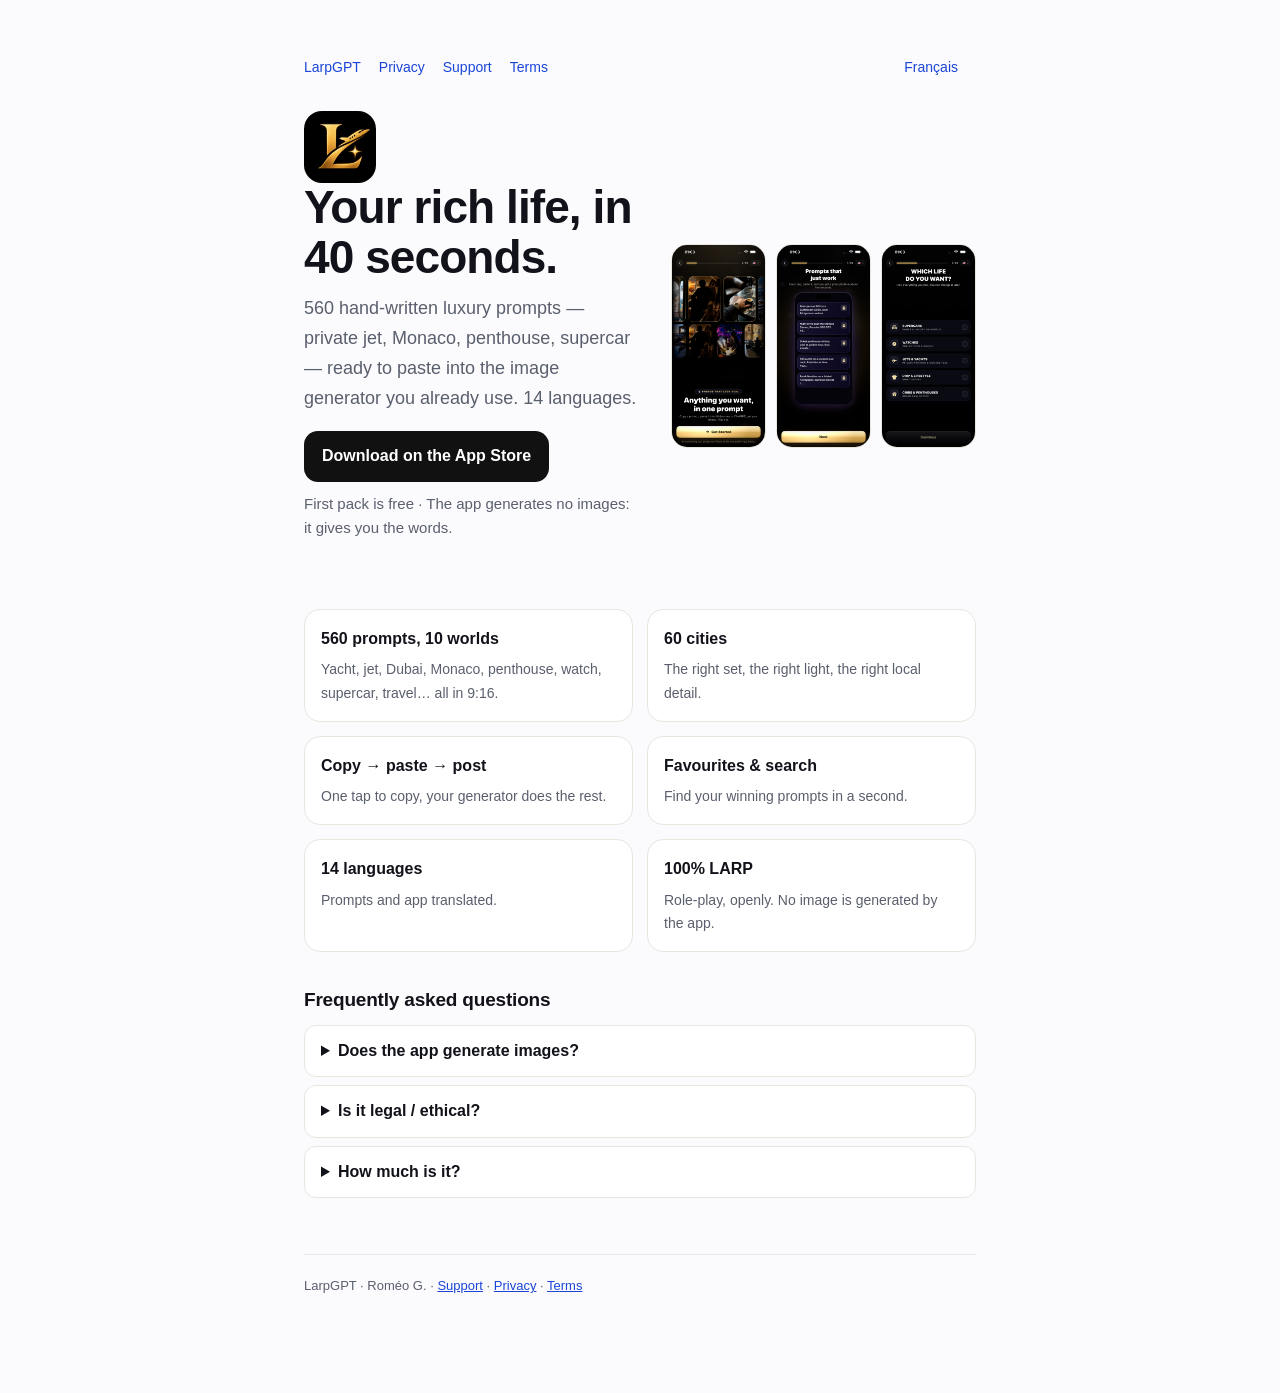
==== en.html @ f37d2533 "Landing page FR/EN with screenshots, App Store link, FAQ, SEO" ====
<!doctype html><html lang="en"><head><meta charset="utf-8"><meta name="viewport" content="width=device-width,initial-scale=1"><title>LarpGPT — 560 luxury prompts ready to paste for your Stories (Dubai, yacht, jet)</title><meta name="description" content="LarpGPT: the hand-written luxury-lifestyle prompt library, in 14 languages. Paste the prompt into the image generator you already use (Midjourney, Flux, DALL·E) and post."><meta property="og:title" content="LarpGPT — 560 luxury prompts ready to paste for your Stories (Dubai, yacht, jet)"><meta property="og:description" content="LarpGPT: the hand-written luxury-lifestyle prompt library, in 14 languages. Paste the prompt into the image generator you already use (Midjourney, Flux, DALL·E) and post."><meta property="og:image" content="https://dualnbackapp.github.io/larpgpt/02-hero.png"><meta name="apple-itunes-app" content="app-id=6805626334"><link rel="icon" href="icon.png"><link rel="stylesheet" href="style.css"><script type="application/ld+json">{"@context":"https://schema.org","@type":"SoftwareApplication","name":"LarpGPT","operatingSystem":"iOS","applicationCategory":"LifestyleApplication","offers":{"@type":"Offer","price":"0","priceCurrency":"USD"},"url":"https://apps.apple.com/app/id6805626334"}</script></head><body><div class="wrap">
<nav><a href="index.html">LarpGPT</a><a href="privacy.html">Privacy</a><a href="support.html">Support</a><a href="terms.html">Terms</a><a class="lang" href="index.html">Français</a></nav>
<section class="hero"><div><img class="icon" src="icon.png" alt="LarpGPT"><h1>Your rich life, in 40 seconds.</h1><p class="lead">560 hand-written luxury prompts — private jet, Monaco, penthouse, supercar — ready to paste into the image generator you already use. 14 languages.</p><a class="badge" href="https://apps.apple.com/app/id6805626334"> Download on the App Store</a><p class="sub" style="margin-top:10px">First pack is free · The app generates no images: it gives you the words.</p></div>
<div class="shots"><img src="02-hero.png" alt=""><img src="03-prompts.png" alt=""><img src="04-worlds.png" alt=""></div></section>
<div class="grid"><div class="feat"><h3>560 prompts, 10 worlds</h3><p>Yacht, jet, Dubai, Monaco, penthouse, watch, supercar, travel… all in 9:16.</p></div><div class="feat"><h3>60 cities</h3><p>The right set, the right light, the right local detail.</p></div><div class="feat"><h3>Copy → paste → post</h3><p>One tap to copy, your generator does the rest.</p></div><div class="feat"><h3>Favourites & search</h3><p>Find your winning prompts in a second.</p></div><div class="feat"><h3>14 languages</h3><p>Prompts and app translated.</p></div><div class="feat"><h3>100% LARP</h3><p>Role-play, openly. No image is generated by the app.</p></div></div><h2 style="margin-top:32px">Frequently asked questions</h2><div class="faq"><details><summary>Does the app generate images?</summary><p>No. LarpGPT is a text library. Paste the prompt into Midjourney, Flux, DALL·E, Sora or any generator.</p></details><details><summary>Is it legal / ethical?</summary><p>It's LARP (live-action role-play): creative fiction for your Stories. You remain responsible for what you post.</p></details><details><summary>How much is it?</summary><p>The first pack is free. VIP unlocks all 560 prompts, search and favourites (subscription or lifetime purchase).</p></details></div><footer>LarpGPT · Roméo G. · <a href="mailto:LarpGPT@gmail.com">Support</a> · <a href="privacy.html">Privacy</a> · <a href="terms.html">Terms</a></footer></div></body></html>
---- style.css ----
:root{--ink:#12131a;--muted:#5b5f6e;--line:#e4e6ee;--accent:#1B45D7;--bg:#fbfbfd}
*{box-sizing:border-box}
body{margin:0;background:var(--bg);color:var(--ink);
  font:16px/1.65 -apple-system,BlinkMacSystemFont,"Segoe UI",Inter,sans-serif}
.wrap{max-width:720px;margin:0 auto;padding:56px 24px 96px}
h1{font-size:32px;line-height:1.2;letter-spacing:-.02em;margin:0 0 8px}
h2{font-size:19px;letter-spacing:-.01em;margin:40px 0 10px}
.sub{color:var(--muted);margin:0 0 40px;font-size:15px}
p,li{color:#2a2d38}
ul{padding-left:20px}
a{color:var(--accent)}
.card{background:#fff;border:1px solid var(--line);border-radius:14px;padding:20px 22px;margin:24px 0}
.card strong{display:block;margin-bottom:4px}
footer{margin-top:56px;padding-top:20px;border-top:1px solid var(--line);
  color:var(--muted);font-size:13px}
nav{margin-bottom:32px;font-size:14px}
nav a{margin-right:18px;text-decoration:none}
nav a:hover{text-decoration:underline}
@media(prefers-color-scheme:dark){
  :root{--ink:#f2f3f7;--muted:#9aa0b4;--line:#2a2d3a;--bg:#0e0f14;--accent:#7f9bff}
  body{background:var(--bg);color:var(--ink)}
  p,li{color:#d3d6e0}
  .card{background:#161822}
}
/* landing */
.hero{display:grid;grid-template-columns:1.1fr 1fr;gap:32px;align-items:center;margin:28px 0}
.hero h1{font-size:clamp(30px,5vw,46px);line-height:1.08;margin:0 0 12px}
.hero .lead{font-size:18px;color:#5a5f6d;margin:0 0 18px}
.badge{display:inline-flex;align-items:center;gap:10px;background:#111;color:#fff;padding:12px 18px;border-radius:14px;font-weight:700;text-decoration:none}
.shots{display:grid;grid-template-columns:repeat(3,1fr);gap:10px}
.shots img{width:100%;border-radius:16px;display:block;border:1px solid #e8e6df}
.grid{display:grid;grid-template-columns:repeat(auto-fit,minmax(220px,1fr));gap:14px}
.feat{background:#fff;border:1px solid #e8e6df;border-radius:16px;padding:16px}
.feat h3{margin:0 0 6px;font-size:16px}.feat p{margin:0;color:#5a5f6d;font-size:14px}
.faq details{background:#fff;border:1px solid #e8e6df;border-radius:12px;padding:12px 16px;margin:8px 0}.faq summary{font-weight:700;cursor:pointer}
.lang{float:right;font-size:14px}.icon{width:72px;height:72px;border-radius:18px;vertical-align:middle;margin-right:12px}
@media(max-width:720px){.hero{grid-template-columns:1fr}}
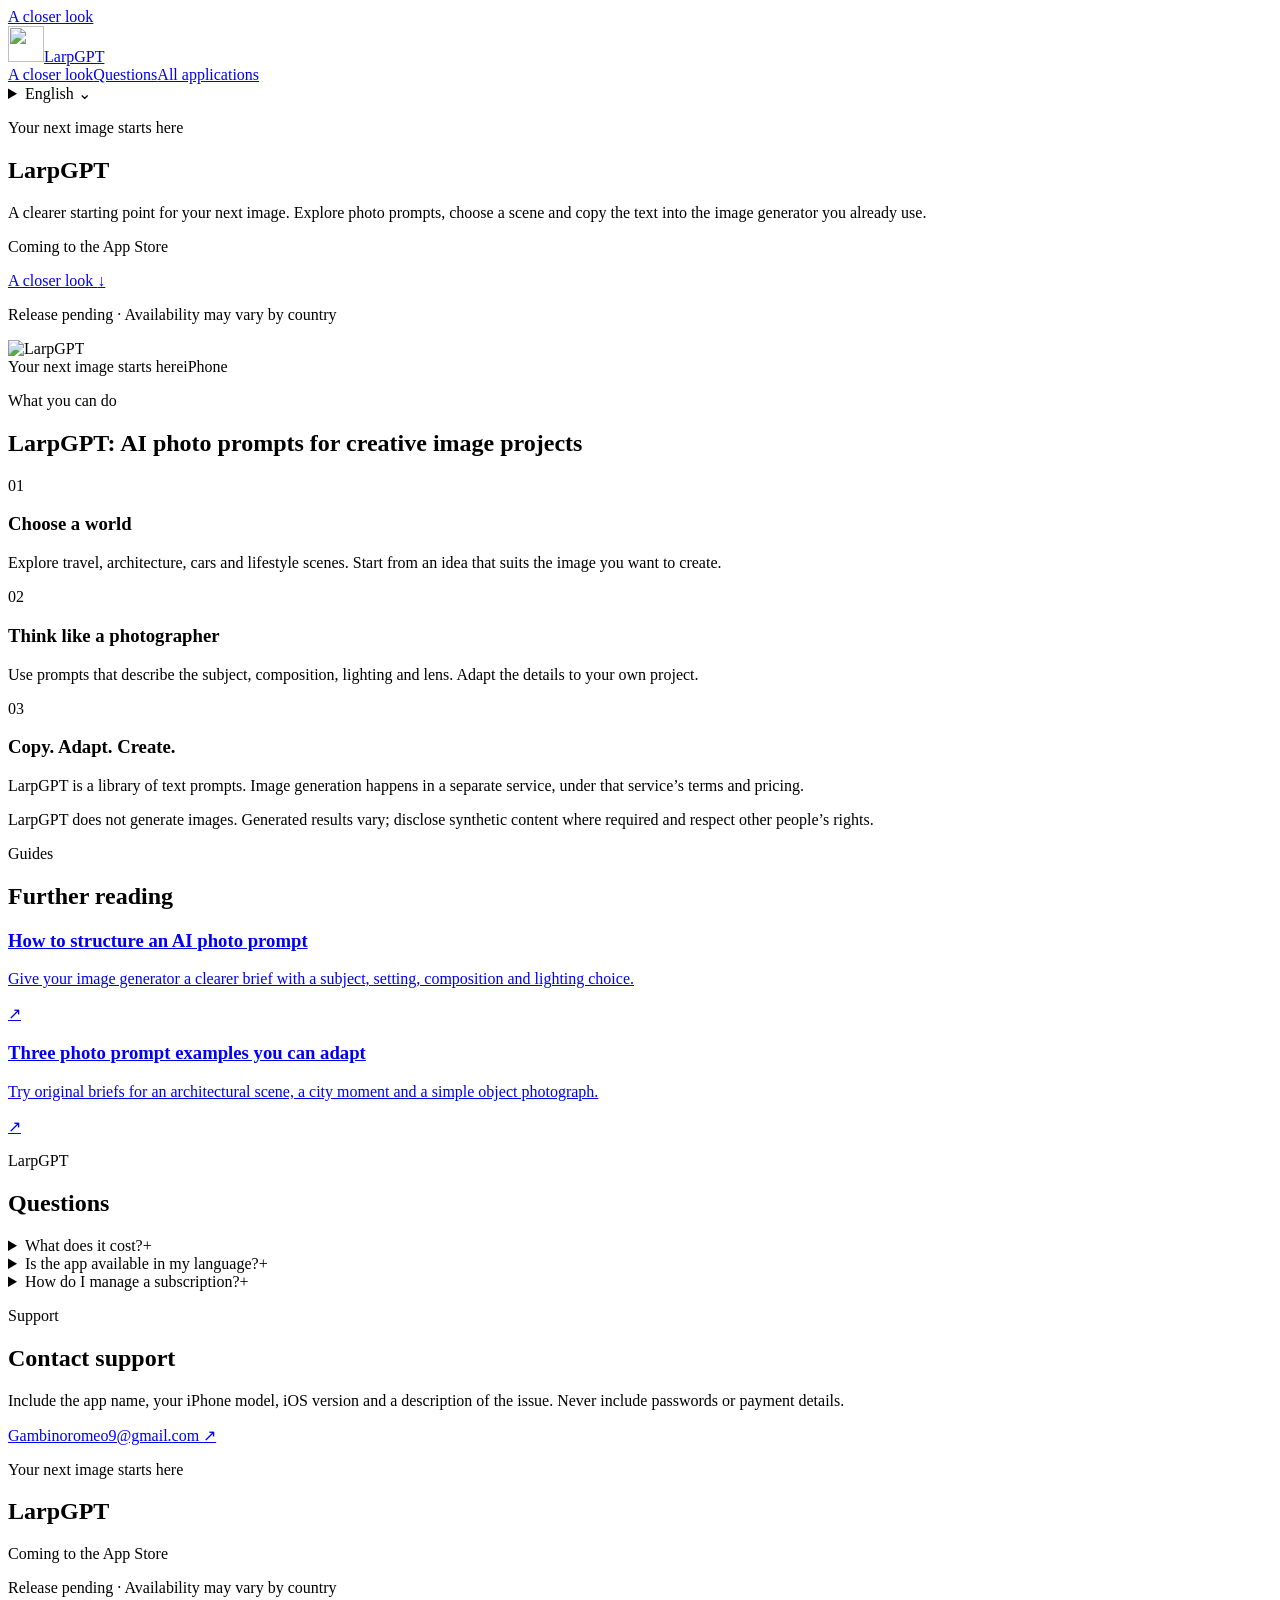
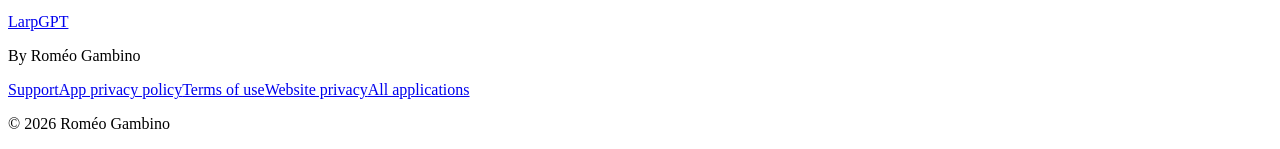
==== commit e3a420b8: "Connect marketing homepage to multilingual app website" ====
--- a/en.html
+++ b/en.html
@@ -1,5 +1 @@
-<!doctype html><html lang="en"><head><meta charset="utf-8"><meta name="viewport" content="width=device-width,initial-scale=1"><title>LarpGPT — 560 luxury prompts ready to paste for your Stories (Dubai, yacht, jet)</title><meta name="description" content="LarpGPT: the hand-written luxury-lifestyle prompt library, in 14 languages. Paste the prompt into the image generator you already use (Midjourney, Flux, DALL·E) and post."><meta property="og:title" content="LarpGPT — 560 luxury prompts ready to paste for your Stories (Dubai, yacht, jet)"><meta property="og:description" content="LarpGPT: the hand-written luxury-lifestyle prompt library, in 14 languages. Paste the prompt into the image generator you already use (Midjourney, Flux, DALL·E) and post."><meta property="og:image" content="https://dualnbackapp.github.io/larpgpt/02-hero.png"><meta name="apple-itunes-app" content="app-id=6805626334"><link rel="icon" href="icon.png"><link rel="stylesheet" href="style.css"><script type="application/ld+json">{"@context":"https://schema.org","@type":"SoftwareApplication","name":"LarpGPT","operatingSystem":"iOS","applicationCategory":"LifestyleApplication","offers":{"@type":"Offer","price":"0","priceCurrency":"USD"},"url":"https://apps.apple.com/app/id6805626334"}</script></head><body><div class="wrap">
-<nav><a href="index.html">LarpGPT</a><a href="privacy.html">Privacy</a><a href="support.html">Support</a><a href="terms.html">Terms</a><a class="lang" href="index.html">Français</a></nav>
-<section class="hero"><div><img class="icon" src="icon.png" alt="LarpGPT"><h1>Your rich life, in 40 seconds.</h1><p class="lead">560 hand-written luxury prompts — private jet, Monaco, penthouse, supercar — ready to paste into the image generator you already use. 14 languages.</p><a class="badge" href="https://apps.apple.com/app/id6805626334"> Download on the App Store</a><p class="sub" style="margin-top:10px">First pack is free · The app generates no images: it gives you the words.</p></div>
-<div class="shots"><img src="02-hero.png" alt=""><img src="03-prompts.png" alt=""><img src="04-worlds.png" alt=""></div></section>
-<div class="grid"><div class="feat"><h3>560 prompts, 10 worlds</h3><p>Yacht, jet, Dubai, Monaco, penthouse, watch, supercar, travel… all in 9:16.</p></div><div class="feat"><h3>60 cities</h3><p>The right set, the right light, the right local detail.</p></div><div class="feat"><h3>Copy → paste → post</h3><p>One tap to copy, your generator does the rest.</p></div><div class="feat"><h3>Favourites & search</h3><p>Find your winning prompts in a second.</p></div><div class="feat"><h3>14 languages</h3><p>Prompts and app translated.</p></div><div class="feat"><h3>100% LARP</h3><p>Role-play, openly. No image is generated by the app.</p></div></div><h2 style="margin-top:32px">Frequently asked questions</h2><div class="faq"><details><summary>Does the app generate images?</summary><p>No. LarpGPT is a text library. Paste the prompt into Midjourney, Flux, DALL·E, Sora or any generator.</p></details><details><summary>Is it legal / ethical?</summary><p>It's LARP (live-action role-play): creative fiction for your Stories. You remain responsible for what you post.</p></details><details><summary>How much is it?</summary><p>The first pack is free. VIP unlocks all 560 prompts, search and favourites (subscription or lifetime purchase).</p></details></div><footer>LarpGPT · Roméo G. · <a href="mailto:LarpGPT@gmail.com">Support</a> · <a href="privacy.html">Privacy</a> · <a href="terms.html">Terms</a></footer></div></body></html>+<!doctype html><html lang="en" dir="ltr"><head><meta charset="utf-8"><meta name="viewport" content="width=device-width,initial-scale=1"><title>LarpGPT: AI photo prompts for creative image projects</title><meta name="description" content="A clearer starting point for your next image. Explore photo prompts, choose a scene and copy the text into the image generator you already use."><meta name="robots" content="index,follow,max-image-preview:large"><link rel="canonical" href="https://romeo-apps.gambinoromeo9.chatgpt.site/en/larpgpt/"><link rel="alternate" hreflang="en" href="https://romeo-apps.gambinoromeo9.chatgpt.site/en/larpgpt/"><link rel="alternate" hreflang="fr" href="https://romeo-apps.gambinoromeo9.chatgpt.site/fr/larpgpt/"><link rel="alternate" hreflang="es" href="https://romeo-apps.gambinoromeo9.chatgpt.site/es/larpgpt/"><link rel="alternate" hreflang="de" href="https://romeo-apps.gambinoromeo9.chatgpt.site/de/larpgpt/"><link rel="alternate" hreflang="it" href="https://romeo-apps.gambinoromeo9.chatgpt.site/it/larpgpt/"><link rel="alternate" hreflang="pt-BR" href="https://romeo-apps.gambinoromeo9.chatgpt.site/pt-BR/larpgpt/"><link rel="alternate" hreflang="nl" href="https://romeo-apps.gambinoromeo9.chatgpt.site/nl/larpgpt/"><link rel="alternate" hreflang="pl" href="https://romeo-apps.gambinoromeo9.chatgpt.site/pl/larpgpt/"><link rel="alternate" hreflang="ru" href="https://romeo-apps.gambinoromeo9.chatgpt.site/ru/larpgpt/"><link rel="alternate" hreflang="tr" href="https://romeo-apps.gambinoromeo9.chatgpt.site/tr/larpgpt/"><link rel="alternate" hreflang="ar" href="https://romeo-apps.gambinoromeo9.chatgpt.site/ar/larpgpt/"><link rel="alternate" hreflang="hi" href="https://romeo-apps.gambinoromeo9.chatgpt.site/hi/larpgpt/"><link rel="alternate" hreflang="ja" href="https://romeo-apps.gambinoromeo9.chatgpt.site/ja/larpgpt/"><link rel="alternate" hreflang="ko" href="https://romeo-apps.gambinoromeo9.chatgpt.site/ko/larpgpt/"><link rel="alternate" hreflang="zh-Hans" href="https://romeo-apps.gambinoromeo9.chatgpt.site/zh-Hans/larpgpt/"><link rel="alternate" hreflang="zh-Hant" href="https://romeo-apps.gambinoromeo9.chatgpt.site/zh-Hant/larpgpt/"><link rel="alternate" hreflang="x-default" href="https://romeo-apps.gambinoromeo9.chatgpt.site/en/larpgpt/"><meta property="og:type" content="website"><meta property="og:title" content="LarpGPT: AI photo prompts for creative image projects"><meta property="og:description" content="A clearer starting point for your next image. Explore photo prompts, choose a scene and copy the text into the image generator you already use."><meta property="og:url" content="https://romeo-apps.gambinoromeo9.chatgpt.site/en/larpgpt/"><meta property="og:site_name" content="LarpGPT"><meta name="theme-color" content="#ffd9cf"><link rel="icon" href="https://romeo-apps.gambinoromeo9.chatgpt.site/assets/larpgpt-icon.webp"><link rel="stylesheet" href="https://romeo-apps.gambinoromeo9.chatgpt.site/style-8dffabfe72.css"><script type="application/ld+json">{"@context":"https://schema.org","@type":"SoftwareApplication","name":"LarpGPT","operatingSystem":"iOS","applicationCategory":"DesignApplication","description":"A clearer starting point for your next image. Explore photo prompts, choose a scene and copy the text into the image generator you already use.","url":"https://romeo-apps.gambinoromeo9.chatgpt.site/en/larpgpt/","inLanguage":"en","author":{"@type":"Person","name":"Roméo Gambino"}}</script></head><body class="theme-studio" style="--accent:#ffd9cf;--accent-ink:#481e24"><a class="skip" href="#main">A closer look</a><header class="header"><a class="brand" href="https://romeo-apps.gambinoromeo9.chatgpt.site/en/larpgpt/" aria-label="LarpGPT"><img src="https://romeo-apps.gambinoromeo9.chatgpt.site/assets/larpgpt-icon.webp" width="36" height="36" alt=""><span>LarpGPT</span></a><nav class="main-nav" aria-label="Apps"><a href="https://romeo-apps.gambinoromeo9.chatgpt.site/en/larpgpt/#features">A closer look</a><a href="https://romeo-apps.gambinoromeo9.chatgpt.site/en/larpgpt/#questions">Questions</a><a href="https://romeo-apps.gambinoromeo9.chatgpt.site/en/">All applications</a></nav><details class="languages"><summary>English <span aria-hidden="true">⌄</span></summary><nav aria-label="Choose your language"><a lang="en" hreflang="en" href="https://romeo-apps.gambinoromeo9.chatgpt.site/en/larpgpt/" aria-current="page">English</a><a lang="fr" hreflang="fr" href="https://romeo-apps.gambinoromeo9.chatgpt.site/fr/larpgpt/">Français</a><a lang="es" hreflang="es" href="https://romeo-apps.gambinoromeo9.chatgpt.site/es/larpgpt/">Español</a><a lang="de" hreflang="de" href="https://romeo-apps.gambinoromeo9.chatgpt.site/de/larpgpt/">Deutsch</a><a lang="it" hreflang="it" href="https://romeo-apps.gambinoromeo9.chatgpt.site/it/larpgpt/">Italiano</a><a lang="pt-BR" hreflang="pt-BR" href="https://romeo-apps.gambinoromeo9.chatgpt.site/pt-BR/larpgpt/">Português (Brasil)</a><a lang="nl" hreflang="nl" href="https://romeo-apps.gambinoromeo9.chatgpt.site/nl/larpgpt/">Nederlands</a><a lang="pl" hreflang="pl" href="https://romeo-apps.gambinoromeo9.chatgpt.site/pl/larpgpt/">Polski</a><a lang="ru" hreflang="ru" href="https://romeo-apps.gambinoromeo9.chatgpt.site/ru/larpgpt/">Русский</a><a lang="tr" hreflang="tr" href="https://romeo-apps.gambinoromeo9.chatgpt.site/tr/larpgpt/">Türkçe</a><a lang="ar" hreflang="ar" href="https://romeo-apps.gambinoromeo9.chatgpt.site/ar/larpgpt/">العربية</a><a lang="hi" hreflang="hi" href="https://romeo-apps.gambinoromeo9.chatgpt.site/hi/larpgpt/">हिन्दी</a><a lang="ja" hreflang="ja" href="https://romeo-apps.gambinoromeo9.chatgpt.site/ja/larpgpt/">日本語</a><a lang="ko" hreflang="ko" href="https://romeo-apps.gambinoromeo9.chatgpt.site/ko/larpgpt/">한국어</a><a lang="zh-Hans" hreflang="zh-Hans" href="https://romeo-apps.gambinoromeo9.chatgpt.site/zh-Hans/larpgpt/">简体中文</a><a lang="zh-Hant" hreflang="zh-Hant" href="https://romeo-apps.gambinoromeo9.chatgpt.site/zh-Hant/larpgpt/">繁體中文</a></nav></details></header><main id="main"><section class="hero editorial-hero"><div class="hero-copy"><p class="eyebrow">Your next image starts here</p><h1>LarpGPT</h1><p class="hero-intro">A clearer starting point for your next image. Explore photo prompts, choose a scene and copy the text into the image generator you already use.</p><div class="hero-actions"><p class="release">Coming to the App Store</p><a class="text-link" href="#features">A closer look <span aria-hidden="true">↓</span></a></div><p class="availability">Release pending · Availability may vary by country</p></div><img class="hero-art" src="https://romeo-apps.gambinoromeo9.chatgpt.site/assets/larpgpt-icon.webp" width="512" height="512" alt="LarpGPT" fetchpriority="high"><div class="hero-bottom"><span>Your next image starts here</span><span>iPhone</span></div></section><section class="section" id="features"><div class="section-heading"><p class="eyebrow">What you can do</p><h2>LarpGPT: AI photo prompts for creative image projects</h2></div><div class="features"><article><span class="feature-index">01</span><h3>Choose a world</h3><p>Explore travel, architecture, cars and lifestyle scenes. Start from an idea that suits the image you want to create.</p></article><article><span class="feature-index">02</span><h3>Think like a photographer</h3><p>Use prompts that describe the subject, composition, lighting and lens. Adapt the details to your own project.</p></article><article><span class="feature-index">03</span><h3>Copy. Adapt. Create.</h3><p>LarpGPT is a library of text prompts. Image generation happens in a separate service, under that service’s terms and pricing.</p></article></div><p class="note">LarpGPT does not generate images. Generated results vary; disclose synthetic content where required and respect other people’s rights.</p></section><section class="section guides"><div class="section-heading"><p class="eyebrow">Guides</p><h2>Further reading</h2></div><a class="guide-row" href="https://romeo-apps.gambinoromeo9.chatgpt.site/en/larpgpt/write-ai-photo-prompts/"><div><h3>How to structure an AI photo prompt</h3><p>Give your image generator a clearer brief with a subject, setting, composition and lighting choice.</p></div><span aria-hidden="true">↗</span></a><a class="guide-row" href="https://romeo-apps.gambinoromeo9.chatgpt.site/en/larpgpt/photo-prompt-examples/"><div><h3>Three photo prompt examples you can adapt</h3><p>Try original briefs for an architectural scene, a city moment and a simple object photograph.</p></div><span aria-hidden="true">↗</span></a></section><section class="section questions" id="questions"><div class="section-heading"><p class="eyebrow">LarpGPT</p><h2>Questions</h2></div><div class="faq-list"><details><summary>What does it cost?<span aria-hidden="true">+</span></summary><p>The App Store and the app show the current price and available purchases in your local currency before confirmation. Trial availability depends on the offer and your eligibility. A free download does not mean every feature is free.</p></details><details><summary>Is the app available in my language?<span aria-hidden="true">+</span></summary><p>These are translated website pages. Check the Languages section of the App Store listing for the app itself. Some content may use a different language.</p></details><details><summary>How do I manage a subscription?<span aria-hidden="true">+</span></summary><p>On iPhone, open Settings, tap your name, then Subscriptions. Select the app to review or cancel an active subscription. Deleting the app does not cancel a subscription.</p></details></div></section><section class="section support" id="support"><div><p class="eyebrow">Support</p><h2>Contact support</h2><p>Include the app name, your iPhone model, iOS version and a description of the issue. Never include passwords or payment details.</p></div><a class="text-link" href="mailto:Gambinoromeo9@gmail.com?subject=LarpGPT%20support">Gambinoromeo9@gmail.com <span aria-hidden="true">↗</span></a></section><section class="closing"><p class="eyebrow">Your next image starts here</p><h2>LarpGPT</h2><p class="release">Coming to the App Store</p><p>Release pending · Availability may vary by country</p></section></main><footer class="footer"><div class="footer-top"><a class="brand" href="https://romeo-apps.gambinoromeo9.chatgpt.site/en/">LarpGPT</a><p>By Roméo Gambino</p></div><nav aria-label="Support"><a href="https://romeo-apps.gambinoromeo9.chatgpt.site/en/larpgpt/#support">Support</a><a href="https://dualnbackapp.github.io/larpgpt/privacy.html">App privacy policy</a><a href="https://www.apple.com/legal/internet-services/itunes/dev/stdeula/">Terms of use</a><a href="https://romeo-apps.gambinoromeo9.chatgpt.site/en/website-privacy/">Website privacy</a><a href="https://romeo-apps.gambinoromeo9.chatgpt.site/en/">All applications</a></nav><p class="fine">© 2026 Roméo Gambino</p></footer></body></html>
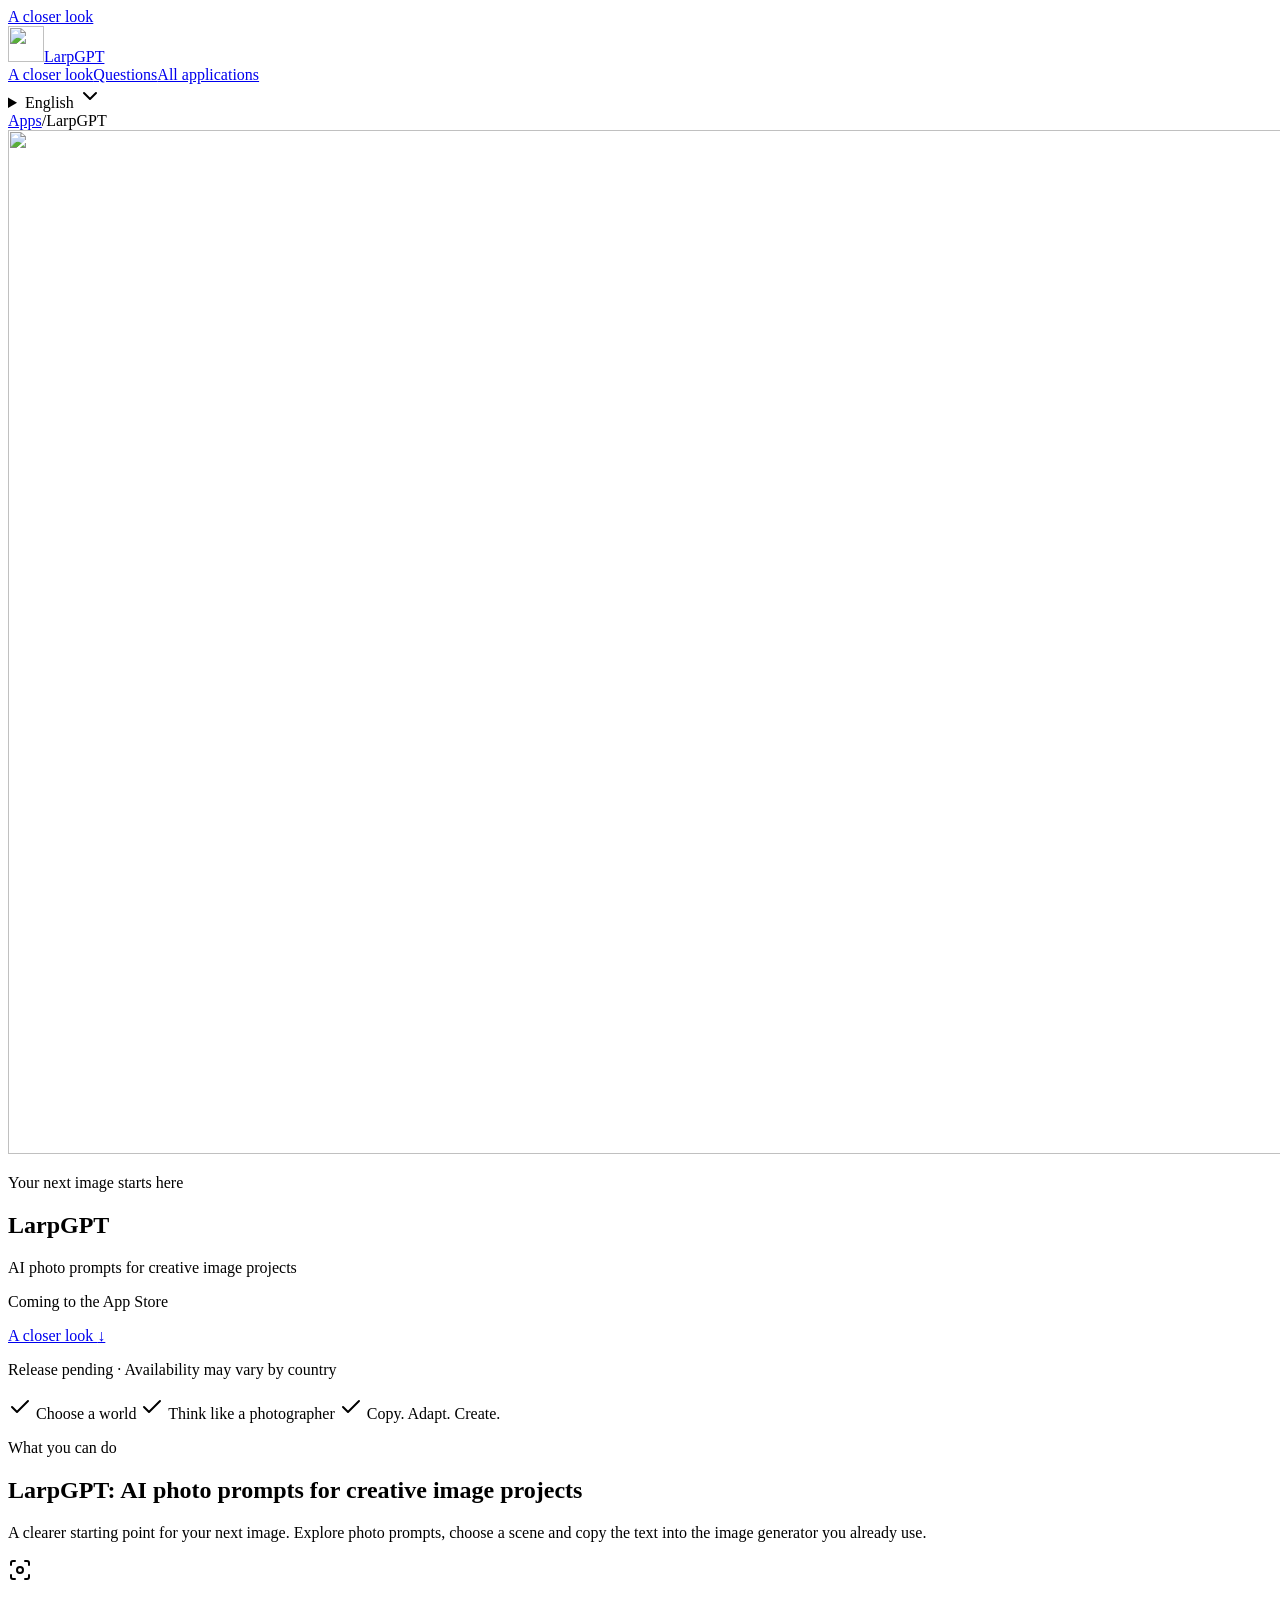
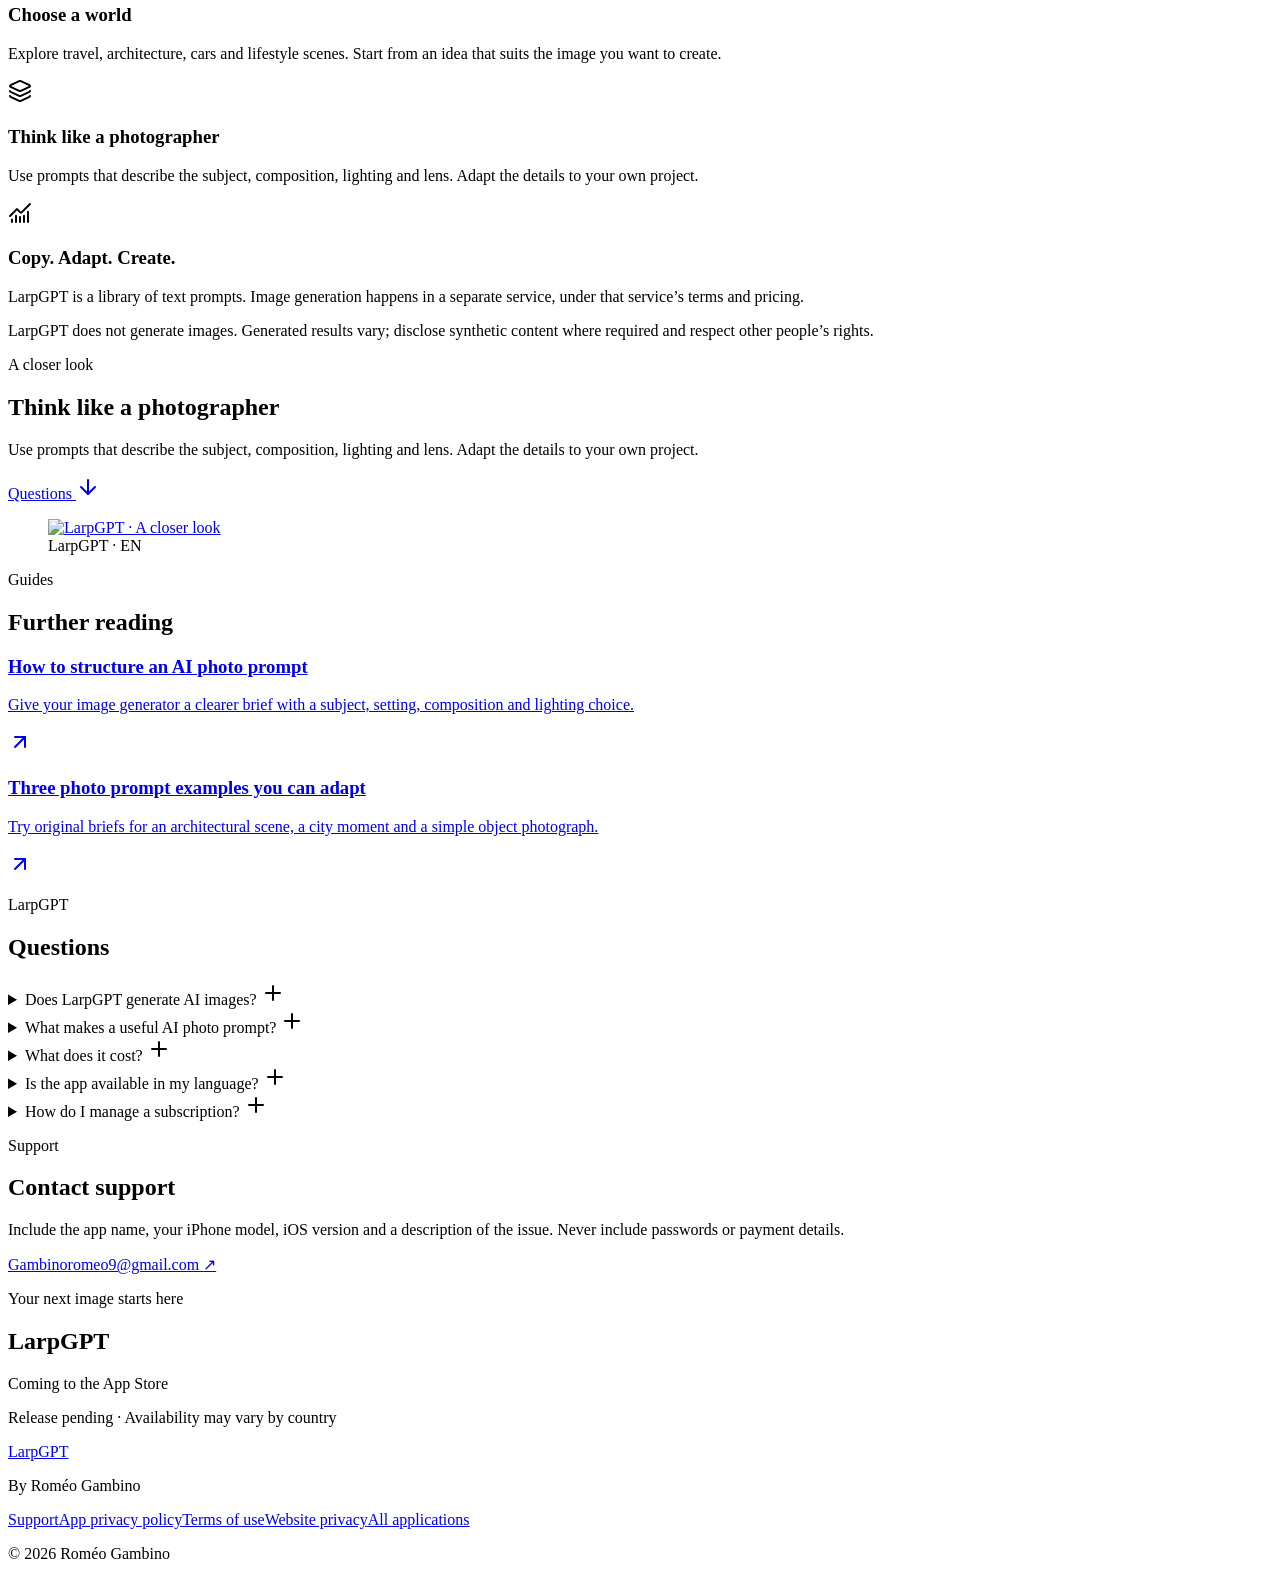
==== commit 8e7eb158: "Connect marketing homepage to multilingual app website" ====
--- a/en.html
+++ b/en.html
@@ -1 +1,80 @@
-<!doctype html><html lang="en" dir="ltr"><head><meta charset="utf-8"><meta name="viewport" content="width=device-width,initial-scale=1"><title>LarpGPT: AI photo prompts for creative image projects</title><meta name="description" content="A clearer starting point for your next image. Explore photo prompts, choose a scene and copy the text into the image generator you already use."><meta name="robots" content="index,follow,max-image-preview:large"><link rel="canonical" href="https://romeo-apps.gambinoromeo9.chatgpt.site/en/larpgpt/"><link rel="alternate" hreflang="en" href="https://romeo-apps.gambinoromeo9.chatgpt.site/en/larpgpt/"><link rel="alternate" hreflang="fr" href="https://romeo-apps.gambinoromeo9.chatgpt.site/fr/larpgpt/"><link rel="alternate" hreflang="es" href="https://romeo-apps.gambinoromeo9.chatgpt.site/es/larpgpt/"><link rel="alternate" hreflang="de" href="https://romeo-apps.gambinoromeo9.chatgpt.site/de/larpgpt/"><link rel="alternate" hreflang="it" href="https://romeo-apps.gambinoromeo9.chatgpt.site/it/larpgpt/"><link rel="alternate" hreflang="pt-BR" href="https://romeo-apps.gambinoromeo9.chatgpt.site/pt-BR/larpgpt/"><link rel="alternate" hreflang="nl" href="https://romeo-apps.gambinoromeo9.chatgpt.site/nl/larpgpt/"><link rel="alternate" hreflang="pl" href="https://romeo-apps.gambinoromeo9.chatgpt.site/pl/larpgpt/"><link rel="alternate" hreflang="ru" href="https://romeo-apps.gambinoromeo9.chatgpt.site/ru/larpgpt/"><link rel="alternate" hreflang="tr" href="https://romeo-apps.gambinoromeo9.chatgpt.site/tr/larpgpt/"><link rel="alternate" hreflang="ar" href="https://romeo-apps.gambinoromeo9.chatgpt.site/ar/larpgpt/"><link rel="alternate" hreflang="hi" href="https://romeo-apps.gambinoromeo9.chatgpt.site/hi/larpgpt/"><link rel="alternate" hreflang="ja" href="https://romeo-apps.gambinoromeo9.chatgpt.site/ja/larpgpt/"><link rel="alternate" hreflang="ko" href="https://romeo-apps.gambinoromeo9.chatgpt.site/ko/larpgpt/"><link rel="alternate" hreflang="zh-Hans" href="https://romeo-apps.gambinoromeo9.chatgpt.site/zh-Hans/larpgpt/"><link rel="alternate" hreflang="zh-Hant" href="https://romeo-apps.gambinoromeo9.chatgpt.site/zh-Hant/larpgpt/"><link rel="alternate" hreflang="x-default" href="https://romeo-apps.gambinoromeo9.chatgpt.site/en/larpgpt/"><meta property="og:type" content="website"><meta property="og:title" content="LarpGPT: AI photo prompts for creative image projects"><meta property="og:description" content="A clearer starting point for your next image. Explore photo prompts, choose a scene and copy the text into the image generator you already use."><meta property="og:url" content="https://romeo-apps.gambinoromeo9.chatgpt.site/en/larpgpt/"><meta property="og:site_name" content="LarpGPT"><meta name="theme-color" content="#ffd9cf"><link rel="icon" href="https://romeo-apps.gambinoromeo9.chatgpt.site/assets/larpgpt-icon.webp"><link rel="stylesheet" href="https://romeo-apps.gambinoromeo9.chatgpt.site/style-8dffabfe72.css"><script type="application/ld+json">{"@context":"https://schema.org","@type":"SoftwareApplication","name":"LarpGPT","operatingSystem":"iOS","applicationCategory":"DesignApplication","description":"A clearer starting point for your next image. Explore photo prompts, choose a scene and copy the text into the image generator you already use.","url":"https://romeo-apps.gambinoromeo9.chatgpt.site/en/larpgpt/","inLanguage":"en","author":{"@type":"Person","name":"Roméo Gambino"}}</script></head><body class="theme-studio" style="--accent:#ffd9cf;--accent-ink:#481e24"><a class="skip" href="#main">A closer look</a><header class="header"><a class="brand" href="https://romeo-apps.gambinoromeo9.chatgpt.site/en/larpgpt/" aria-label="LarpGPT"><img src="https://romeo-apps.gambinoromeo9.chatgpt.site/assets/larpgpt-icon.webp" width="36" height="36" alt=""><span>LarpGPT</span></a><nav class="main-nav" aria-label="Apps"><a href="https://romeo-apps.gambinoromeo9.chatgpt.site/en/larpgpt/#features">A closer look</a><a href="https://romeo-apps.gambinoromeo9.chatgpt.site/en/larpgpt/#questions">Questions</a><a href="https://romeo-apps.gambinoromeo9.chatgpt.site/en/">All applications</a></nav><details class="languages"><summary>English <span aria-hidden="true">⌄</span></summary><nav aria-label="Choose your language"><a lang="en" hreflang="en" href="https://romeo-apps.gambinoromeo9.chatgpt.site/en/larpgpt/" aria-current="page">English</a><a lang="fr" hreflang="fr" href="https://romeo-apps.gambinoromeo9.chatgpt.site/fr/larpgpt/">Français</a><a lang="es" hreflang="es" href="https://romeo-apps.gambinoromeo9.chatgpt.site/es/larpgpt/">Español</a><a lang="de" hreflang="de" href="https://romeo-apps.gambinoromeo9.chatgpt.site/de/larpgpt/">Deutsch</a><a lang="it" hreflang="it" href="https://romeo-apps.gambinoromeo9.chatgpt.site/it/larpgpt/">Italiano</a><a lang="pt-BR" hreflang="pt-BR" href="https://romeo-apps.gambinoromeo9.chatgpt.site/pt-BR/larpgpt/">Português (Brasil)</a><a lang="nl" hreflang="nl" href="https://romeo-apps.gambinoromeo9.chatgpt.site/nl/larpgpt/">Nederlands</a><a lang="pl" hreflang="pl" href="https://romeo-apps.gambinoromeo9.chatgpt.site/pl/larpgpt/">Polski</a><a lang="ru" hreflang="ru" href="https://romeo-apps.gambinoromeo9.chatgpt.site/ru/larpgpt/">Русский</a><a lang="tr" hreflang="tr" href="https://romeo-apps.gambinoromeo9.chatgpt.site/tr/larpgpt/">Türkçe</a><a lang="ar" hreflang="ar" href="https://romeo-apps.gambinoromeo9.chatgpt.site/ar/larpgpt/">العربية</a><a lang="hi" hreflang="hi" href="https://romeo-apps.gambinoromeo9.chatgpt.site/hi/larpgpt/">हिन्दी</a><a lang="ja" hreflang="ja" href="https://romeo-apps.gambinoromeo9.chatgpt.site/ja/larpgpt/">日本語</a><a lang="ko" hreflang="ko" href="https://romeo-apps.gambinoromeo9.chatgpt.site/ko/larpgpt/">한국어</a><a lang="zh-Hans" hreflang="zh-Hans" href="https://romeo-apps.gambinoromeo9.chatgpt.site/zh-Hans/larpgpt/">简体中文</a><a lang="zh-Hant" hreflang="zh-Hant" href="https://romeo-apps.gambinoromeo9.chatgpt.site/zh-Hant/larpgpt/">繁體中文</a></nav></details></header><main id="main"><section class="hero editorial-hero"><div class="hero-copy"><p class="eyebrow">Your next image starts here</p><h1>LarpGPT</h1><p class="hero-intro">A clearer starting point for your next image. Explore photo prompts, choose a scene and copy the text into the image generator you already use.</p><div class="hero-actions"><p class="release">Coming to the App Store</p><a class="text-link" href="#features">A closer look <span aria-hidden="true">↓</span></a></div><p class="availability">Release pending · Availability may vary by country</p></div><img class="hero-art" src="https://romeo-apps.gambinoromeo9.chatgpt.site/assets/larpgpt-icon.webp" width="512" height="512" alt="LarpGPT" fetchpriority="high"><div class="hero-bottom"><span>Your next image starts here</span><span>iPhone</span></div></section><section class="section" id="features"><div class="section-heading"><p class="eyebrow">What you can do</p><h2>LarpGPT: AI photo prompts for creative image projects</h2></div><div class="features"><article><span class="feature-index">01</span><h3>Choose a world</h3><p>Explore travel, architecture, cars and lifestyle scenes. Start from an idea that suits the image you want to create.</p></article><article><span class="feature-index">02</span><h3>Think like a photographer</h3><p>Use prompts that describe the subject, composition, lighting and lens. Adapt the details to your own project.</p></article><article><span class="feature-index">03</span><h3>Copy. Adapt. Create.</h3><p>LarpGPT is a library of text prompts. Image generation happens in a separate service, under that service’s terms and pricing.</p></article></div><p class="note">LarpGPT does not generate images. Generated results vary; disclose synthetic content where required and respect other people’s rights.</p></section><section class="section guides"><div class="section-heading"><p class="eyebrow">Guides</p><h2>Further reading</h2></div><a class="guide-row" href="https://romeo-apps.gambinoromeo9.chatgpt.site/en/larpgpt/write-ai-photo-prompts/"><div><h3>How to structure an AI photo prompt</h3><p>Give your image generator a clearer brief with a subject, setting, composition and lighting choice.</p></div><span aria-hidden="true">↗</span></a><a class="guide-row" href="https://romeo-apps.gambinoromeo9.chatgpt.site/en/larpgpt/photo-prompt-examples/"><div><h3>Three photo prompt examples you can adapt</h3><p>Try original briefs for an architectural scene, a city moment and a simple object photograph.</p></div><span aria-hidden="true">↗</span></a></section><section class="section questions" id="questions"><div class="section-heading"><p class="eyebrow">LarpGPT</p><h2>Questions</h2></div><div class="faq-list"><details><summary>What does it cost?<span aria-hidden="true">+</span></summary><p>The App Store and the app show the current price and available purchases in your local currency before confirmation. Trial availability depends on the offer and your eligibility. A free download does not mean every feature is free.</p></details><details><summary>Is the app available in my language?<span aria-hidden="true">+</span></summary><p>These are translated website pages. Check the Languages section of the App Store listing for the app itself. Some content may use a different language.</p></details><details><summary>How do I manage a subscription?<span aria-hidden="true">+</span></summary><p>On iPhone, open Settings, tap your name, then Subscriptions. Select the app to review or cancel an active subscription. Deleting the app does not cancel a subscription.</p></details></div></section><section class="section support" id="support"><div><p class="eyebrow">Support</p><h2>Contact support</h2><p>Include the app name, your iPhone model, iOS version and a description of the issue. Never include passwords or payment details.</p></div><a class="text-link" href="mailto:Gambinoromeo9@gmail.com?subject=LarpGPT%20support">Gambinoromeo9@gmail.com <span aria-hidden="true">↗</span></a></section><section class="closing"><p class="eyebrow">Your next image starts here</p><h2>LarpGPT</h2><p class="release">Coming to the App Store</p><p>Release pending · Availability may vary by country</p></section></main><footer class="footer"><div class="footer-top"><a class="brand" href="https://romeo-apps.gambinoromeo9.chatgpt.site/en/">LarpGPT</a><p>By Roméo Gambino</p></div><nav aria-label="Support"><a href="https://romeo-apps.gambinoromeo9.chatgpt.site/en/larpgpt/#support">Support</a><a href="https://dualnbackapp.github.io/larpgpt/privacy.html">App privacy policy</a><a href="https://www.apple.com/legal/internet-services/itunes/dev/stdeula/">Terms of use</a><a href="https://romeo-apps.gambinoromeo9.chatgpt.site/en/website-privacy/">Website privacy</a><a href="https://romeo-apps.gambinoromeo9.chatgpt.site/en/">All applications</a></nav><p class="fine">© 2026 Roméo Gambino</p></footer></body></html>+<!doctype html><html lang="en" dir="ltr"><head><meta charset="utf-8"><meta name="viewport" content="width=device-width,initial-scale=1"><title>LarpGPT: AI photo prompts for creative image projects</title><meta name="description" content="A clearer starting point for your next image. Explore photo prompts, choose a scene and copy the text into the image generator you already use."><meta name="robots" content="index,follow,max-image-preview:large"><link rel="canonical" href="https://romeo-apps.gambinoromeo9.chatgpt.site/en/larpgpt/"><link rel="alternate" hreflang="en" href="https://romeo-apps.gambinoromeo9.chatgpt.site/en/larpgpt/"><link rel="alternate" hreflang="fr" href="https://romeo-apps.gambinoromeo9.chatgpt.site/fr/larpgpt/"><link rel="alternate" hreflang="es" href="https://romeo-apps.gambinoromeo9.chatgpt.site/es/larpgpt/"><link rel="alternate" hreflang="de" href="https://romeo-apps.gambinoromeo9.chatgpt.site/de/larpgpt/"><link rel="alternate" hreflang="it" href="https://romeo-apps.gambinoromeo9.chatgpt.site/it/larpgpt/"><link rel="alternate" hreflang="pt-BR" href="https://romeo-apps.gambinoromeo9.chatgpt.site/pt-BR/larpgpt/"><link rel="alternate" hreflang="nl" href="https://romeo-apps.gambinoromeo9.chatgpt.site/nl/larpgpt/"><link rel="alternate" hreflang="pl" href="https://romeo-apps.gambinoromeo9.chatgpt.site/pl/larpgpt/"><link rel="alternate" hreflang="ru" href="https://romeo-apps.gambinoromeo9.chatgpt.site/ru/larpgpt/"><link rel="alternate" hreflang="tr" href="https://romeo-apps.gambinoromeo9.chatgpt.site/tr/larpgpt/"><link rel="alternate" hreflang="ar" href="https://romeo-apps.gambinoromeo9.chatgpt.site/ar/larpgpt/"><link rel="alternate" hreflang="hi" href="https://romeo-apps.gambinoromeo9.chatgpt.site/hi/larpgpt/"><link rel="alternate" hreflang="ja" href="https://romeo-apps.gambinoromeo9.chatgpt.site/ja/larpgpt/"><link rel="alternate" hreflang="ko" href="https://romeo-apps.gambinoromeo9.chatgpt.site/ko/larpgpt/"><link rel="alternate" hreflang="zh-Hans" href="https://romeo-apps.gambinoromeo9.chatgpt.site/zh-Hans/larpgpt/"><link rel="alternate" hreflang="zh-Hant" href="https://romeo-apps.gambinoromeo9.chatgpt.site/zh-Hant/larpgpt/"><link rel="alternate" hreflang="x-default" href="https://romeo-apps.gambinoromeo9.chatgpt.site/en/larpgpt/"><meta property="og:type" content="website"><meta property="og:title" content="LarpGPT: AI photo prompts for creative image projects"><meta property="og:description" content="A clearer starting point for your next image. Explore photo prompts, choose a scene and copy the text into the image generator you already use."><meta property="og:url" content="https://romeo-apps.gambinoromeo9.chatgpt.site/en/larpgpt/"><meta property="og:site_name" content="LarpGPT"><meta name="theme-color" content="#ffd9cf"><link rel="icon" href="https://romeo-apps.gambinoromeo9.chatgpt.site/assets/larpgpt-icon.webp"><link rel="stylesheet" href="https://romeo-apps.gambinoromeo9.chatgpt.site/style-64d9572c5e.css"><script type="application/ld+json">{"@context":"https://schema.org","@type":"SoftwareApplication","name":"LarpGPT","operatingSystem":"iOS","applicationCategory":"DesignApplication","description":"A clearer starting point for your next image. Explore photo prompts, choose a scene and copy the text into the image generator you already use.","url":"https://romeo-apps.gambinoromeo9.chatgpt.site/en/larpgpt/","inLanguage":"en","author":{"@type":"Person","name":"Roméo Gambino"},"@id":"https://romeo-apps.gambinoromeo9.chatgpt.site/en/larpgpt/#app","image":"https://romeo-apps.gambinoromeo9.chatgpt.site/assets/larpgpt-icon.webp","featureList":["Choose a world","Think like a photographer","Copy. Adapt. Create."],"publisher":{"@id":"https://romeo-apps.gambinoromeo9.chatgpt.site/#publisher"}}</script><meta content="https://romeo-apps.gambinoromeo9.chatgpt.site/assets/larpgpt-scene.webp" property="og:image"><meta content="LarpGPT — Your next image starts here" property="og:image:alt"><meta content="en_US" property="og:locale"><meta content="summary_large_image" name="twitter:card"><meta content="https://romeo-apps.gambinoromeo9.chatgpt.site/assets/larpgpt-scene.webp" name="twitter:image"><script type="application/ld+json">{"@context":"https://schema.org","@type":"BreadcrumbList","itemListElement":[{"@type":"ListItem","position":1,"name":"Apps","item":"https://romeo-apps.gambinoromeo9.chatgpt.site/en/"},{"@type":"ListItem","position":2,"name":"LarpGPT","item":"https://romeo-apps.gambinoromeo9.chatgpt.site/en/larpgpt/"}]}</script><script type="application/ld+json">{"@context":"https://schema.org","@type":"WebPage","@id":"https://romeo-apps.gambinoromeo9.chatgpt.site/en/larpgpt/#page","url":"https://romeo-apps.gambinoromeo9.chatgpt.site/en/larpgpt/","name":"LarpGPT: AI photo prompts for creative image projects","inLanguage":"en","isPartOf":{"@id":"https://romeo-apps.gambinoromeo9.chatgpt.site/#website"},"publisher":{"@id":"https://romeo-apps.gambinoromeo9.chatgpt.site/#publisher"},"about":{"@id":"https://romeo-apps.gambinoromeo9.chatgpt.site/en/larpgpt/#app"},"primaryImageOfPage":{"@type":"ImageObject","url":"https://romeo-apps.gambinoromeo9.chatgpt.site/assets/larpgpt-scene.webp"}}</script></head><body class="theme-studio" style="--accent:#ffd9cf;--accent-ink:#481e24"><a class="skip" href="#main">A closer look</a><header class="header"><a class="brand" href="https://romeo-apps.gambinoromeo9.chatgpt.site/en/larpgpt/" aria-label="LarpGPT"><img src="https://romeo-apps.gambinoromeo9.chatgpt.site/assets/larpgpt-icon.webp" width="36" height="36" alt=""><span>LarpGPT</span></a><nav class="main-nav" aria-label="Apps"><a href="https://romeo-apps.gambinoromeo9.chatgpt.site/en/larpgpt/#features">A closer look</a><a href="https://romeo-apps.gambinoromeo9.chatgpt.site/en/larpgpt/#questions">Questions</a><a href="https://romeo-apps.gambinoromeo9.chatgpt.site/en/">All applications</a></nav><details class="languages"><summary>English <!-- @license lucide-static v1.41.0 - ISC -->
+<svg class="icon" aria-hidden="true" focusable="false" xmlns="http://www.w3.org/2000/svg" width="24" height="24" viewbox="0 0 24 24" fill="none" stroke="currentColor" stroke-width="2" stroke-linecap="round" stroke-linejoin="round">
+  <path d="m6 9 6 6 6-6" />
+</svg>
+</summary><nav aria-label="Choose your language"><a lang="en" hreflang="en" href="https://romeo-apps.gambinoromeo9.chatgpt.site/en/larpgpt/" aria-current="page">English</a><a lang="fr" hreflang="fr" href="https://romeo-apps.gambinoromeo9.chatgpt.site/fr/larpgpt/">Français</a><a lang="es" hreflang="es" href="https://romeo-apps.gambinoromeo9.chatgpt.site/es/larpgpt/">Español</a><a lang="de" hreflang="de" href="https://romeo-apps.gambinoromeo9.chatgpt.site/de/larpgpt/">Deutsch</a><a lang="it" hreflang="it" href="https://romeo-apps.gambinoromeo9.chatgpt.site/it/larpgpt/">Italiano</a><a lang="pt-BR" hreflang="pt-BR" href="https://romeo-apps.gambinoromeo9.chatgpt.site/pt-BR/larpgpt/">Português (Brasil)</a><a lang="nl" hreflang="nl" href="https://romeo-apps.gambinoromeo9.chatgpt.site/nl/larpgpt/">Nederlands</a><a lang="pl" hreflang="pl" href="https://romeo-apps.gambinoromeo9.chatgpt.site/pl/larpgpt/">Polski</a><a lang="ru" hreflang="ru" href="https://romeo-apps.gambinoromeo9.chatgpt.site/ru/larpgpt/">Русский</a><a lang="tr" hreflang="tr" href="https://romeo-apps.gambinoromeo9.chatgpt.site/tr/larpgpt/">Türkçe</a><a lang="ar" hreflang="ar" href="https://romeo-apps.gambinoromeo9.chatgpt.site/ar/larpgpt/">العربية</a><a lang="hi" hreflang="hi" href="https://romeo-apps.gambinoromeo9.chatgpt.site/hi/larpgpt/">हिन्दी</a><a lang="ja" hreflang="ja" href="https://romeo-apps.gambinoromeo9.chatgpt.site/ja/larpgpt/">日本語</a><a lang="ko" hreflang="ko" href="https://romeo-apps.gambinoromeo9.chatgpt.site/ko/larpgpt/">한국어</a><a lang="zh-Hans" hreflang="zh-Hans" href="https://romeo-apps.gambinoromeo9.chatgpt.site/zh-Hans/larpgpt/">简体中文</a><a lang="zh-Hant" hreflang="zh-Hant" href="https://romeo-apps.gambinoromeo9.chatgpt.site/zh-Hant/larpgpt/">繁體中文</a></nav></details></header><main id="main"><nav aria-label="Breadcrumb" class="breadcrumbs"><a href="https://romeo-apps.gambinoromeo9.chatgpt.site/en/">Apps</a><span aria-hidden="true">/</span><span aria-current="page">LarpGPT</span></nav><section class="hero editorial-hero hero-v2"><img fetchpriority="high" alt="" height="1024" width="1536" src="https://romeo-apps.gambinoromeo9.chatgpt.site/assets/larpgpt-scene.webp" class="hero-scene"><div class="hero-copy"><p class="eyebrow">Your next image starts here</p><h1>LarpGPT</h1><p class="hero-subtitle">AI photo prompts for creative image projects</p><div class="hero-actions"><p class="release">Coming to the App Store</p><a class="text-link" href="#features">A closer look <span aria-hidden="true">↓</span></a></div><p class="availability">Release pending · Availability may vary by country</p></div></section><div class="benefit-strip"><span><!-- @license lucide-static v1.41.0 - ISC -->
+<svg class="icon" aria-hidden="true" focusable="false" xmlns="http://www.w3.org/2000/svg" width="24" height="24" viewbox="0 0 24 24" fill="none" stroke="currentColor" stroke-width="2" stroke-linecap="round" stroke-linejoin="round">
+  <path d="M20 6 9 17l-5-5" />
+</svg>
+Choose a world</span><span><!-- @license lucide-static v1.41.0 - ISC -->
+<svg class="icon" aria-hidden="true" focusable="false" xmlns="http://www.w3.org/2000/svg" width="24" height="24" viewbox="0 0 24 24" fill="none" stroke="currentColor" stroke-width="2" stroke-linecap="round" stroke-linejoin="round">
+  <path d="M20 6 9 17l-5-5" />
+</svg>
+Think like a photographer</span><span><!-- @license lucide-static v1.41.0 - ISC -->
+<svg class="icon" aria-hidden="true" focusable="false" xmlns="http://www.w3.org/2000/svg" width="24" height="24" viewbox="0 0 24 24" fill="none" stroke="currentColor" stroke-width="2" stroke-linecap="round" stroke-linejoin="round">
+  <path d="M20 6 9 17l-5-5" />
+</svg>
+Copy. Adapt. Create.</span></div><section class="section" id="features"><div class="section-heading"><p class="eyebrow">What you can do</p><h2>LarpGPT: AI photo prompts for creative image projects</h2><p class="section-intro">A clearer starting point for your next image. Explore photo prompts, choose a scene and copy the text into the image generator you already use.</p></div><div class="features"><article><span class="feature-index"><!-- @license lucide-static v1.41.0 - ISC -->
+<svg class="icon" aria-hidden="true" focusable="false" xmlns="http://www.w3.org/2000/svg" width="24" height="24" viewbox="0 0 24 24" fill="none" stroke="currentColor" stroke-width="2" stroke-linecap="round" stroke-linejoin="round">
+  <circle cx="12" cy="12" r="3" />
+  <path d="M3 7V5a2 2 0 0 1 2-2h2" />
+  <path d="M17 3h2a2 2 0 0 1 2 2v2" />
+  <path d="M21 17v2a2 2 0 0 1-2 2h-2" />
+  <path d="M7 21H5a2 2 0 0 1-2-2v-2" />
+</svg>
+</span><h3>Choose a world</h3><p>Explore travel, architecture, cars and lifestyle scenes. Start from an idea that suits the image you want to create.</p></article><article><span class="feature-index"><!-- @license lucide-static v1.41.0 - ISC -->
+<svg class="icon" aria-hidden="true" focusable="false" xmlns="http://www.w3.org/2000/svg" width="24" height="24" viewbox="0 0 24 24" fill="none" stroke="currentColor" stroke-width="2" stroke-linecap="round" stroke-linejoin="round">
+  <path d="M12.83 2.18a2 2 0 0 0-1.66 0L2.6 6.08a1 1 0 0 0 0 1.83l8.58 3.91a2 2 0 0 0 1.66 0l8.58-3.9a1 1 0 0 0 0-1.83z" />
+  <path d="M2 12a1 1 0 0 0 .58.91l8.6 3.91a2 2 0 0 0 1.65 0l8.58-3.9A1 1 0 0 0 22 12" />
+  <path d="M2 17a1 1 0 0 0 .58.91l8.6 3.91a2 2 0 0 0 1.65 0l8.58-3.9A1 1 0 0 0 22 17" />
+</svg>
+</span><h3>Think like a photographer</h3><p>Use prompts that describe the subject, composition, lighting and lens. Adapt the details to your own project.</p></article><article><span class="feature-index"><!-- @license lucide-static v1.41.0 - ISC -->
+<svg class="icon" aria-hidden="true" focusable="false" xmlns="http://www.w3.org/2000/svg" width="24" height="24" viewbox="0 0 24 24" fill="none" stroke="currentColor" stroke-width="2" stroke-linecap="round" stroke-linejoin="round">
+  <path d="M12 16v5" />
+  <path d="M16 14.639V21" />
+  <path d="M20 10.656V21" />
+  <path d="m22 3-8.646 8.646a.5.5 0 0 1-.708 0L9.354 8.354a.5.5 0 0 0-.707 0L2 15" />
+  <path d="M4 18.463V21" />
+  <path d="M8 14.656V21" />
+</svg>
+</span><h3>Copy. Adapt. Create.</h3><p>LarpGPT is a library of text prompts. Image generation happens in a separate service, under that service’s terms and pricing.</p></article></div><p class="note">LarpGPT does not generate images. Generated results vary; disclose synthetic content where required and respect other people’s rights.</p></section><section class="screen-story"><div><p class="eyebrow">A closer look</p><h2>Think like a photographer</h2><p>Use prompts that describe the subject, composition, lighting and lens. Adapt the details to your own project.</p><a class="text-link" href="#questions">Questions<!-- @license lucide-static v1.41.0 - ISC -->
+<svg class="icon" aria-hidden="true" focusable="false" xmlns="http://www.w3.org/2000/svg" width="24" height="24" viewbox="0 0 24 24" fill="none" stroke="currentColor" stroke-width="2" stroke-linecap="round" stroke-linejoin="round">
+  <path d="M12 5v14" />
+  <path d="m19 12-7 7-7-7" />
+</svg>
+</a></div><figure><a href="https://romeo-apps.gambinoromeo9.chatgpt.site/assets/larpgpt-detail.webp"><img src="https://romeo-apps.gambinoromeo9.chatgpt.site/assets/larpgpt-detail.webp" width="630" height="1368" loading="lazy" alt="LarpGPT · A closer look"></a><figcaption>LarpGPT · EN</figcaption></figure></section><section class="section guides"><div class="section-heading"><p class="eyebrow">Guides</p><h2>Further reading</h2></div><a class="guide-row" href="https://romeo-apps.gambinoromeo9.chatgpt.site/en/larpgpt/write-ai-photo-prompts/"><div><h3>How to structure an AI photo prompt</h3><p>Give your image generator a clearer brief with a subject, setting, composition and lighting choice.</p></div><!-- @license lucide-static v1.41.0 - ISC -->
+<svg class="icon" aria-hidden="true" focusable="false" xmlns="http://www.w3.org/2000/svg" width="24" height="24" viewbox="0 0 24 24" fill="none" stroke="currentColor" stroke-width="2" stroke-linecap="round" stroke-linejoin="round">
+  <path d="M7 7h10v10" />
+  <path d="M7 17 17 7" />
+</svg>
+</a><a class="guide-row" href="https://romeo-apps.gambinoromeo9.chatgpt.site/en/larpgpt/photo-prompt-examples/"><div><h3>Three photo prompt examples you can adapt</h3><p>Try original briefs for an architectural scene, a city moment and a simple object photograph.</p></div><!-- @license lucide-static v1.41.0 - ISC -->
+<svg class="icon" aria-hidden="true" focusable="false" xmlns="http://www.w3.org/2000/svg" width="24" height="24" viewbox="0 0 24 24" fill="none" stroke="currentColor" stroke-width="2" stroke-linecap="round" stroke-linejoin="round">
+  <path d="M7 7h10v10" />
+  <path d="M7 17 17 7" />
+</svg>
+</a></section><section class="section questions" id="questions"><div class="section-heading"><p class="eyebrow">LarpGPT</p><h2>Questions</h2></div><div class="faq-list"><details><summary>Does LarpGPT generate AI images?<!-- @license lucide-static v1.41.0 - ISC -->
+<svg class="icon" aria-hidden="true" focusable="false" xmlns="http://www.w3.org/2000/svg" width="24" height="24" viewbox="0 0 24 24" fill="none" stroke="currentColor" stroke-width="2" stroke-linecap="round" stroke-linejoin="round">
+  <path d="M5 12h14" />
+  <path d="M12 5v14" />
+</svg>
+</summary><p>No. LarpGPT is a library of photo prompts. Copy a prompt, adapt its subject and composition, then use it in a separate image-generation service.</p></details><details><summary>What makes a useful AI photo prompt?<!-- @license lucide-static v1.41.0 - ISC -->
+<svg class="icon" aria-hidden="true" focusable="false" xmlns="http://www.w3.org/2000/svg" width="24" height="24" viewbox="0 0 24 24" fill="none" stroke="currentColor" stroke-width="2" stroke-linecap="round" stroke-linejoin="round">
+  <path d="M5 12h14" />
+  <path d="M12 5v14" />
+</svg>
+</summary><p>A clear subject, setting, composition and light make the brief easier to interpret. The guides include original examples to adapt; generated results depend on the service used.</p></details><details><summary>What does it cost?<!-- @license lucide-static v1.41.0 - ISC -->
+<svg class="icon" aria-hidden="true" focusable="false" xmlns="http://www.w3.org/2000/svg" width="24" height="24" viewbox="0 0 24 24" fill="none" stroke="currentColor" stroke-width="2" stroke-linecap="round" stroke-linejoin="round">
+  <path d="M5 12h14" />
+  <path d="M12 5v14" />
+</svg>
+</summary><p>The App Store and the app show the current price and available purchases in your local currency before confirmation. Trial availability depends on the offer and your eligibility. A free download does not mean every feature is free.</p></details><details><summary>Is the app available in my language?<!-- @license lucide-static v1.41.0 - ISC -->
+<svg class="icon" aria-hidden="true" focusable="false" xmlns="http://www.w3.org/2000/svg" width="24" height="24" viewbox="0 0 24 24" fill="none" stroke="currentColor" stroke-width="2" stroke-linecap="round" stroke-linejoin="round">
+  <path d="M5 12h14" />
+  <path d="M12 5v14" />
+</svg>
+</summary><p>These are translated website pages. Check the Languages section of the App Store listing for the app itself. Some content may use a different language.</p></details><details><summary>How do I manage a subscription?<!-- @license lucide-static v1.41.0 - ISC -->
+<svg class="icon" aria-hidden="true" focusable="false" xmlns="http://www.w3.org/2000/svg" width="24" height="24" viewbox="0 0 24 24" fill="none" stroke="currentColor" stroke-width="2" stroke-linecap="round" stroke-linejoin="round">
+  <path d="M5 12h14" />
+  <path d="M12 5v14" />
+</svg>
+</summary><p>On iPhone, open Settings, tap your name, then Subscriptions. Select the app to review or cancel an active subscription. Deleting the app does not cancel a subscription.</p></details></div></section><section class="section support" id="support"><div><p class="eyebrow">Support</p><h2>Contact support</h2><p>Include the app name, your iPhone model, iOS version and a description of the issue. Never include passwords or payment details.</p></div><a class="text-link" href="mailto:Gambinoromeo9@gmail.com?subject=LarpGPT%20support">Gambinoromeo9@gmail.com <span aria-hidden="true">↗</span></a></section><section class="closing"><p class="eyebrow">Your next image starts here</p><h2>LarpGPT</h2><p class="release">Coming to the App Store</p><p>Release pending · Availability may vary by country</p></section></main><footer class="footer"><div class="footer-top"><a class="brand" href="https://romeo-apps.gambinoromeo9.chatgpt.site/en/">LarpGPT</a><p>By Roméo Gambino</p></div><nav aria-label="Support"><a href="https://romeo-apps.gambinoromeo9.chatgpt.site/en/larpgpt/#support">Support</a><a href="https://dualnbackapp.github.io/larpgpt/privacy.html">App privacy policy</a><a href="https://www.apple.com/legal/internet-services/itunes/dev/stdeula/">Terms of use</a><a href="https://romeo-apps.gambinoromeo9.chatgpt.site/en/website-privacy/">Website privacy</a><a href="https://romeo-apps.gambinoromeo9.chatgpt.site/en/">All applications</a></nav><p class="fine">© 2026 Roméo Gambino</p></footer></body></html>
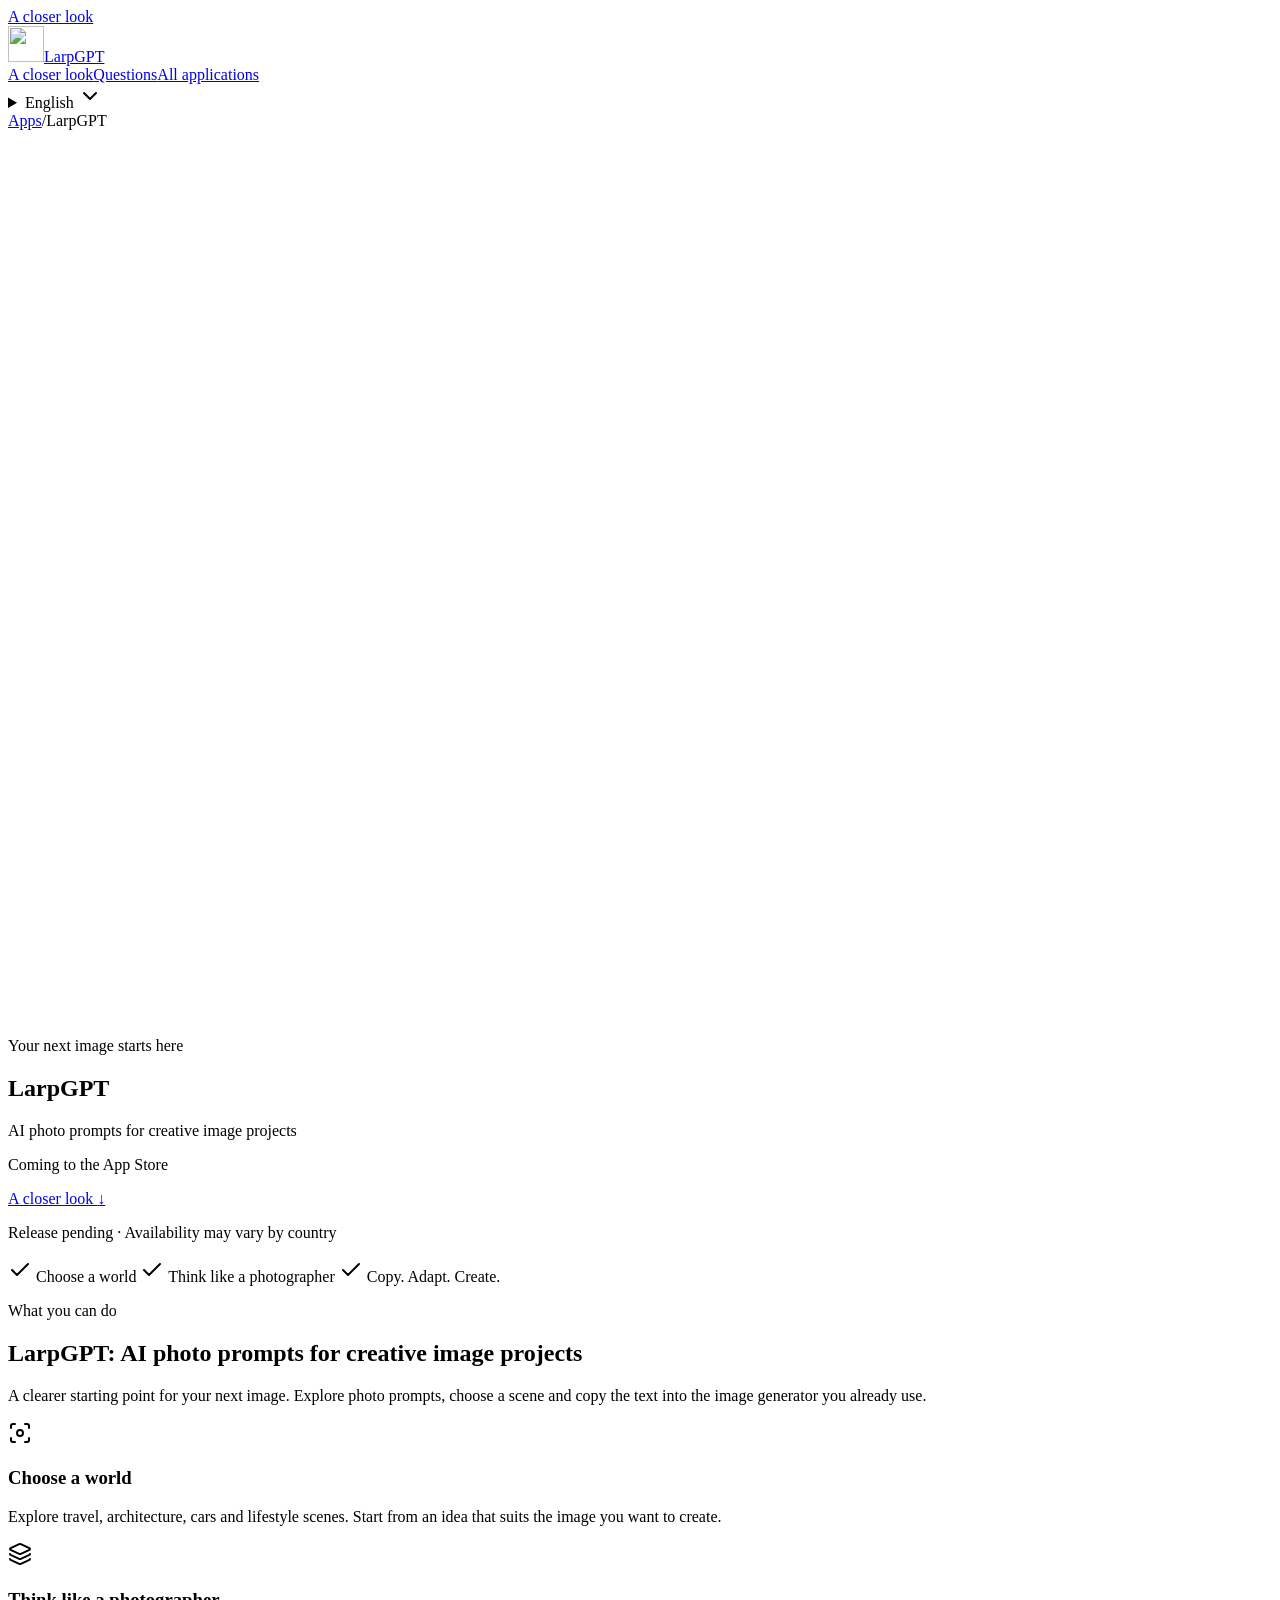
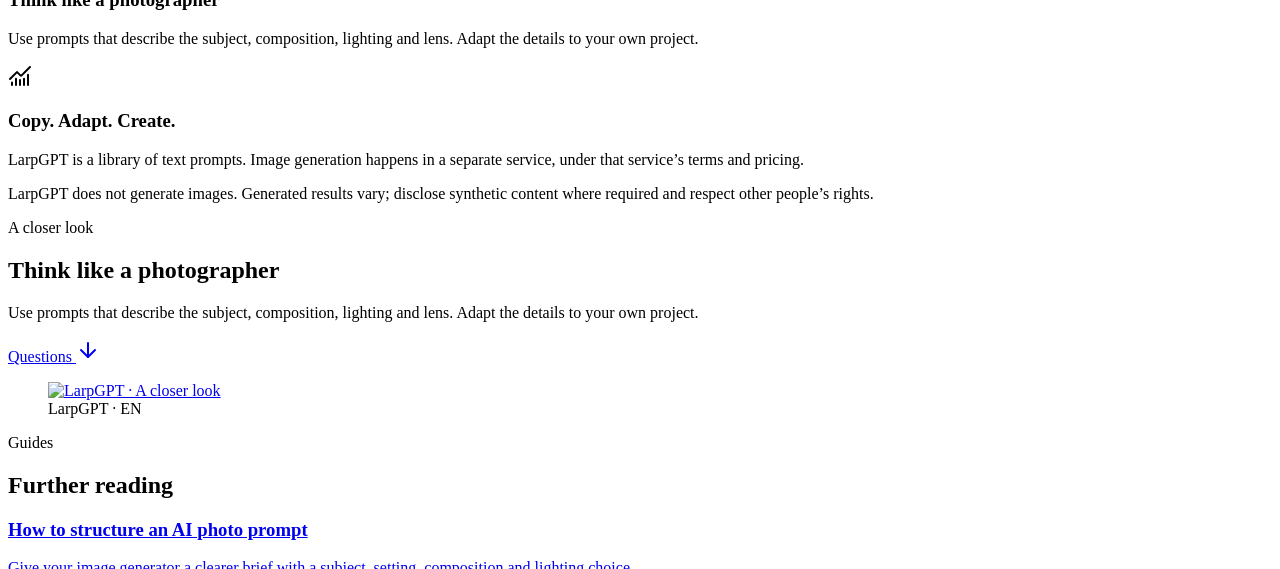
==== commit ddf0ddbb: "Connect marketing homepage to multilingual app website" ====
--- a/en.html
+++ b/en.html
@@ -1,8 +1,8 @@
-<!doctype html><html lang="en" dir="ltr"><head><meta charset="utf-8"><meta name="viewport" content="width=device-width,initial-scale=1"><title>LarpGPT: AI photo prompts for creative image projects</title><meta name="description" content="A clearer starting point for your next image. Explore photo prompts, choose a scene and copy the text into the image generator you already use."><meta name="robots" content="index,follow,max-image-preview:large"><link rel="canonical" href="https://romeo-apps.gambinoromeo9.chatgpt.site/en/larpgpt/"><link rel="alternate" hreflang="en" href="https://romeo-apps.gambinoromeo9.chatgpt.site/en/larpgpt/"><link rel="alternate" hreflang="fr" href="https://romeo-apps.gambinoromeo9.chatgpt.site/fr/larpgpt/"><link rel="alternate" hreflang="es" href="https://romeo-apps.gambinoromeo9.chatgpt.site/es/larpgpt/"><link rel="alternate" hreflang="de" href="https://romeo-apps.gambinoromeo9.chatgpt.site/de/larpgpt/"><link rel="alternate" hreflang="it" href="https://romeo-apps.gambinoromeo9.chatgpt.site/it/larpgpt/"><link rel="alternate" hreflang="pt-BR" href="https://romeo-apps.gambinoromeo9.chatgpt.site/pt-BR/larpgpt/"><link rel="alternate" hreflang="nl" href="https://romeo-apps.gambinoromeo9.chatgpt.site/nl/larpgpt/"><link rel="alternate" hreflang="pl" href="https://romeo-apps.gambinoromeo9.chatgpt.site/pl/larpgpt/"><link rel="alternate" hreflang="ru" href="https://romeo-apps.gambinoromeo9.chatgpt.site/ru/larpgpt/"><link rel="alternate" hreflang="tr" href="https://romeo-apps.gambinoromeo9.chatgpt.site/tr/larpgpt/"><link rel="alternate" hreflang="ar" href="https://romeo-apps.gambinoromeo9.chatgpt.site/ar/larpgpt/"><link rel="alternate" hreflang="hi" href="https://romeo-apps.gambinoromeo9.chatgpt.site/hi/larpgpt/"><link rel="alternate" hreflang="ja" href="https://romeo-apps.gambinoromeo9.chatgpt.site/ja/larpgpt/"><link rel="alternate" hreflang="ko" href="https://romeo-apps.gambinoromeo9.chatgpt.site/ko/larpgpt/"><link rel="alternate" hreflang="zh-Hans" href="https://romeo-apps.gambinoromeo9.chatgpt.site/zh-Hans/larpgpt/"><link rel="alternate" hreflang="zh-Hant" href="https://romeo-apps.gambinoromeo9.chatgpt.site/zh-Hant/larpgpt/"><link rel="alternate" hreflang="x-default" href="https://romeo-apps.gambinoromeo9.chatgpt.site/en/larpgpt/"><meta property="og:type" content="website"><meta property="og:title" content="LarpGPT: AI photo prompts for creative image projects"><meta property="og:description" content="A clearer starting point for your next image. Explore photo prompts, choose a scene and copy the text into the image generator you already use."><meta property="og:url" content="https://romeo-apps.gambinoromeo9.chatgpt.site/en/larpgpt/"><meta property="og:site_name" content="LarpGPT"><meta name="theme-color" content="#ffd9cf"><link rel="icon" href="https://romeo-apps.gambinoromeo9.chatgpt.site/assets/larpgpt-icon.webp"><link rel="stylesheet" href="https://romeo-apps.gambinoromeo9.chatgpt.site/style-64d9572c5e.css"><script type="application/ld+json">{"@context":"https://schema.org","@type":"SoftwareApplication","name":"LarpGPT","operatingSystem":"iOS","applicationCategory":"DesignApplication","description":"A clearer starting point for your next image. Explore photo prompts, choose a scene and copy the text into the image generator you already use.","url":"https://romeo-apps.gambinoromeo9.chatgpt.site/en/larpgpt/","inLanguage":"en","author":{"@type":"Person","name":"Roméo Gambino"},"@id":"https://romeo-apps.gambinoromeo9.chatgpt.site/en/larpgpt/#app","image":"https://romeo-apps.gambinoromeo9.chatgpt.site/assets/larpgpt-icon.webp","featureList":["Choose a world","Think like a photographer","Copy. Adapt. Create."],"publisher":{"@id":"https://romeo-apps.gambinoromeo9.chatgpt.site/#publisher"}}</script><meta content="https://romeo-apps.gambinoromeo9.chatgpt.site/assets/larpgpt-scene.webp" property="og:image"><meta content="LarpGPT — Your next image starts here" property="og:image:alt"><meta content="en_US" property="og:locale"><meta content="summary_large_image" name="twitter:card"><meta content="https://romeo-apps.gambinoromeo9.chatgpt.site/assets/larpgpt-scene.webp" name="twitter:image"><script type="application/ld+json">{"@context":"https://schema.org","@type":"BreadcrumbList","itemListElement":[{"@type":"ListItem","position":1,"name":"Apps","item":"https://romeo-apps.gambinoromeo9.chatgpt.site/en/"},{"@type":"ListItem","position":2,"name":"LarpGPT","item":"https://romeo-apps.gambinoromeo9.chatgpt.site/en/larpgpt/"}]}</script><script type="application/ld+json">{"@context":"https://schema.org","@type":"WebPage","@id":"https://romeo-apps.gambinoromeo9.chatgpt.site/en/larpgpt/#page","url":"https://romeo-apps.gambinoromeo9.chatgpt.site/en/larpgpt/","name":"LarpGPT: AI photo prompts for creative image projects","inLanguage":"en","isPartOf":{"@id":"https://romeo-apps.gambinoromeo9.chatgpt.site/#website"},"publisher":{"@id":"https://romeo-apps.gambinoromeo9.chatgpt.site/#publisher"},"about":{"@id":"https://romeo-apps.gambinoromeo9.chatgpt.site/en/larpgpt/#app"},"primaryImageOfPage":{"@type":"ImageObject","url":"https://romeo-apps.gambinoromeo9.chatgpt.site/assets/larpgpt-scene.webp"}}</script></head><body class="theme-studio" style="--accent:#ffd9cf;--accent-ink:#481e24"><a class="skip" href="#main">A closer look</a><header class="header"><a class="brand" href="https://romeo-apps.gambinoromeo9.chatgpt.site/en/larpgpt/" aria-label="LarpGPT"><img src="https://romeo-apps.gambinoromeo9.chatgpt.site/assets/larpgpt-icon.webp" width="36" height="36" alt=""><span>LarpGPT</span></a><nav class="main-nav" aria-label="Apps"><a href="https://romeo-apps.gambinoromeo9.chatgpt.site/en/larpgpt/#features">A closer look</a><a href="https://romeo-apps.gambinoromeo9.chatgpt.site/en/larpgpt/#questions">Questions</a><a href="https://romeo-apps.gambinoromeo9.chatgpt.site/en/">All applications</a></nav><details class="languages"><summary>English <!-- @license lucide-static v1.41.0 - ISC -->
+<!doctype html><html lang="en" dir="ltr"><head><meta charset="utf-8"><meta name="viewport" content="width=device-width,initial-scale=1"><title>LarpGPT: AI photo prompts for creative image projects</title><meta name="description" content="A clearer starting point for your next image. Explore photo prompts, choose a scene and copy the text into the image generator you already use."><meta name="robots" content="index,follow,max-image-preview:large"><link rel="canonical" href="https://romeo-apps.gambinoromeo9.chatgpt.site/en/larpgpt/"><link rel="alternate" hreflang="en" href="https://romeo-apps.gambinoromeo9.chatgpt.site/en/larpgpt/"><link rel="alternate" hreflang="fr" href="https://romeo-apps.gambinoromeo9.chatgpt.site/fr/larpgpt/"><link rel="alternate" hreflang="es" href="https://romeo-apps.gambinoromeo9.chatgpt.site/es/larpgpt/"><link rel="alternate" hreflang="de" href="https://romeo-apps.gambinoromeo9.chatgpt.site/de/larpgpt/"><link rel="alternate" hreflang="it" href="https://romeo-apps.gambinoromeo9.chatgpt.site/it/larpgpt/"><link rel="alternate" hreflang="pt-BR" href="https://romeo-apps.gambinoromeo9.chatgpt.site/pt-BR/larpgpt/"><link rel="alternate" hreflang="nl" href="https://romeo-apps.gambinoromeo9.chatgpt.site/nl/larpgpt/"><link rel="alternate" hreflang="pl" href="https://romeo-apps.gambinoromeo9.chatgpt.site/pl/larpgpt/"><link rel="alternate" hreflang="ru" href="https://romeo-apps.gambinoromeo9.chatgpt.site/ru/larpgpt/"><link rel="alternate" hreflang="tr" href="https://romeo-apps.gambinoromeo9.chatgpt.site/tr/larpgpt/"><link rel="alternate" hreflang="ar" href="https://romeo-apps.gambinoromeo9.chatgpt.site/ar/larpgpt/"><link rel="alternate" hreflang="hi" href="https://romeo-apps.gambinoromeo9.chatgpt.site/hi/larpgpt/"><link rel="alternate" hreflang="ja" href="https://romeo-apps.gambinoromeo9.chatgpt.site/ja/larpgpt/"><link rel="alternate" hreflang="ko" href="https://romeo-apps.gambinoromeo9.chatgpt.site/ko/larpgpt/"><link rel="alternate" hreflang="zh-Hans" href="https://romeo-apps.gambinoromeo9.chatgpt.site/zh-Hans/larpgpt/"><link rel="alternate" hreflang="zh-Hant" href="https://romeo-apps.gambinoromeo9.chatgpt.site/zh-Hant/larpgpt/"><link rel="alternate" hreflang="x-default" href="https://romeo-apps.gambinoromeo9.chatgpt.site/en/larpgpt/"><meta property="og:type" content="website"><meta property="og:title" content="LarpGPT: AI photo prompts for creative image projects"><meta property="og:description" content="A clearer starting point for your next image. Explore photo prompts, choose a scene and copy the text into the image generator you already use."><meta property="og:url" content="https://romeo-apps.gambinoromeo9.chatgpt.site/en/larpgpt/"><meta property="og:site_name" content="LarpGPT"><meta name="theme-color" content="#ffd9cf"><link rel="icon" href="https://romeo-apps.gambinoromeo9.chatgpt.site/assets/larpgpt-icon.webp"><link rel="stylesheet" href="https://romeo-apps.gambinoromeo9.chatgpt.site/style-a21a9633a5.css"><script type="application/ld+json">{"@context":"https://schema.org","@type":"SoftwareApplication","name":"LarpGPT","operatingSystem":"iOS","applicationCategory":"DesignApplication","description":"A clearer starting point for your next image. Explore photo prompts, choose a scene and copy the text into the image generator you already use.","url":"https://romeo-apps.gambinoromeo9.chatgpt.site/en/larpgpt/","inLanguage":"en","author":{"@type":"Person","name":"Roméo Gambino"},"@id":"https://romeo-apps.gambinoromeo9.chatgpt.site/en/larpgpt/#app","image":"https://romeo-apps.gambinoromeo9.chatgpt.site/assets/larpgpt-icon.webp","featureList":["Choose a world","Think like a photographer","Copy. Adapt. Create."],"publisher":{"@id":"https://romeo-apps.gambinoromeo9.chatgpt.site/#publisher"}}</script><meta content="https://romeo-apps.gambinoromeo9.chatgpt.site/assets/larpgpt-art-v3-1774.webp" property="og:image"><meta content="1774" property="og:image:width"><meta content="887" property="og:image:height"><meta content="image/webp" property="og:image:type"><meta content="LarpGPT — Your next image starts here" property="og:image:alt"><meta content="en_US" property="og:locale"><meta content="summary_large_image" name="twitter:card"><meta content="https://romeo-apps.gambinoromeo9.chatgpt.site/assets/larpgpt-art-v3-1774.webp" name="twitter:image"><script type="application/ld+json">{"@context":"https://schema.org","@type":"BreadcrumbList","itemListElement":[{"@type":"ListItem","position":1,"name":"Apps","item":"https://romeo-apps.gambinoromeo9.chatgpt.site/en/"},{"@type":"ListItem","position":2,"name":"LarpGPT","item":"https://romeo-apps.gambinoromeo9.chatgpt.site/en/larpgpt/"}]}</script><script type="application/ld+json">{"@context":"https://schema.org","@type":"WebPage","@id":"https://romeo-apps.gambinoromeo9.chatgpt.site/en/larpgpt/#page","url":"https://romeo-apps.gambinoromeo9.chatgpt.site/en/larpgpt/","name":"LarpGPT: AI photo prompts for creative image projects","inLanguage":"en","isPartOf":{"@id":"https://romeo-apps.gambinoromeo9.chatgpt.site/#website"},"publisher":{"@id":"https://romeo-apps.gambinoromeo9.chatgpt.site/#publisher"},"about":{"@id":"https://romeo-apps.gambinoromeo9.chatgpt.site/en/larpgpt/#app"},"primaryImageOfPage":{"@type":"ImageObject","url":"https://romeo-apps.gambinoromeo9.chatgpt.site/assets/larpgpt-art-v3-1774.webp"}}</script></head><body class="theme-studio" style="--accent:#ffd9cf;--accent-ink:#481e24"><a class="skip" href="#main">A closer look</a><header class="header"><a class="brand" href="https://romeo-apps.gambinoromeo9.chatgpt.site/en/larpgpt/" aria-label="LarpGPT"><img src="https://romeo-apps.gambinoromeo9.chatgpt.site/assets/larpgpt-icon.webp" width="36" height="36" alt=""><span>LarpGPT</span></a><nav class="main-nav" aria-label="Apps"><a href="https://romeo-apps.gambinoromeo9.chatgpt.site/en/larpgpt/#features">A closer look</a><a href="https://romeo-apps.gambinoromeo9.chatgpt.site/en/larpgpt/#questions">Questions</a><a href="https://romeo-apps.gambinoromeo9.chatgpt.site/en/">All applications</a></nav><details class="languages"><summary>English <!-- @license lucide-static v1.41.0 - ISC -->
 <svg class="icon" aria-hidden="true" focusable="false" xmlns="http://www.w3.org/2000/svg" width="24" height="24" viewbox="0 0 24 24" fill="none" stroke="currentColor" stroke-width="2" stroke-linecap="round" stroke-linejoin="round">
   <path d="m6 9 6 6 6-6" />
 </svg>
-</summary><nav aria-label="Choose your language"><a lang="en" hreflang="en" href="https://romeo-apps.gambinoromeo9.chatgpt.site/en/larpgpt/" aria-current="page">English</a><a lang="fr" hreflang="fr" href="https://romeo-apps.gambinoromeo9.chatgpt.site/fr/larpgpt/">Français</a><a lang="es" hreflang="es" href="https://romeo-apps.gambinoromeo9.chatgpt.site/es/larpgpt/">Español</a><a lang="de" hreflang="de" href="https://romeo-apps.gambinoromeo9.chatgpt.site/de/larpgpt/">Deutsch</a><a lang="it" hreflang="it" href="https://romeo-apps.gambinoromeo9.chatgpt.site/it/larpgpt/">Italiano</a><a lang="pt-BR" hreflang="pt-BR" href="https://romeo-apps.gambinoromeo9.chatgpt.site/pt-BR/larpgpt/">Português (Brasil)</a><a lang="nl" hreflang="nl" href="https://romeo-apps.gambinoromeo9.chatgpt.site/nl/larpgpt/">Nederlands</a><a lang="pl" hreflang="pl" href="https://romeo-apps.gambinoromeo9.chatgpt.site/pl/larpgpt/">Polski</a><a lang="ru" hreflang="ru" href="https://romeo-apps.gambinoromeo9.chatgpt.site/ru/larpgpt/">Русский</a><a lang="tr" hreflang="tr" href="https://romeo-apps.gambinoromeo9.chatgpt.site/tr/larpgpt/">Türkçe</a><a lang="ar" hreflang="ar" href="https://romeo-apps.gambinoromeo9.chatgpt.site/ar/larpgpt/">العربية</a><a lang="hi" hreflang="hi" href="https://romeo-apps.gambinoromeo9.chatgpt.site/hi/larpgpt/">हिन्दी</a><a lang="ja" hreflang="ja" href="https://romeo-apps.gambinoromeo9.chatgpt.site/ja/larpgpt/">日本語</a><a lang="ko" hreflang="ko" href="https://romeo-apps.gambinoromeo9.chatgpt.site/ko/larpgpt/">한국어</a><a lang="zh-Hans" hreflang="zh-Hans" href="https://romeo-apps.gambinoromeo9.chatgpt.site/zh-Hans/larpgpt/">简体中文</a><a lang="zh-Hant" hreflang="zh-Hant" href="https://romeo-apps.gambinoromeo9.chatgpt.site/zh-Hant/larpgpt/">繁體中文</a></nav></details></header><main id="main"><nav aria-label="Breadcrumb" class="breadcrumbs"><a href="https://romeo-apps.gambinoromeo9.chatgpt.site/en/">Apps</a><span aria-hidden="true">/</span><span aria-current="page">LarpGPT</span></nav><section class="hero editorial-hero hero-v2"><img fetchpriority="high" alt="" height="1024" width="1536" src="https://romeo-apps.gambinoromeo9.chatgpt.site/assets/larpgpt-scene.webp" class="hero-scene"><div class="hero-copy"><p class="eyebrow">Your next image starts here</p><h1>LarpGPT</h1><p class="hero-subtitle">AI photo prompts for creative image projects</p><div class="hero-actions"><p class="release">Coming to the App Store</p><a class="text-link" href="#features">A closer look <span aria-hidden="true">↓</span></a></div><p class="availability">Release pending · Availability may vary by country</p></div></section><div class="benefit-strip"><span><!-- @license lucide-static v1.41.0 - ISC -->
+</summary><nav aria-label="Choose your language"><a lang="en" hreflang="en" href="https://romeo-apps.gambinoromeo9.chatgpt.site/en/larpgpt/" aria-current="page">English</a><a lang="fr" hreflang="fr" href="https://romeo-apps.gambinoromeo9.chatgpt.site/fr/larpgpt/">Français</a><a lang="es" hreflang="es" href="https://romeo-apps.gambinoromeo9.chatgpt.site/es/larpgpt/">Español</a><a lang="de" hreflang="de" href="https://romeo-apps.gambinoromeo9.chatgpt.site/de/larpgpt/">Deutsch</a><a lang="it" hreflang="it" href="https://romeo-apps.gambinoromeo9.chatgpt.site/it/larpgpt/">Italiano</a><a lang="pt-BR" hreflang="pt-BR" href="https://romeo-apps.gambinoromeo9.chatgpt.site/pt-BR/larpgpt/">Português (Brasil)</a><a lang="nl" hreflang="nl" href="https://romeo-apps.gambinoromeo9.chatgpt.site/nl/larpgpt/">Nederlands</a><a lang="pl" hreflang="pl" href="https://romeo-apps.gambinoromeo9.chatgpt.site/pl/larpgpt/">Polski</a><a lang="ru" hreflang="ru" href="https://romeo-apps.gambinoromeo9.chatgpt.site/ru/larpgpt/">Русский</a><a lang="tr" hreflang="tr" href="https://romeo-apps.gambinoromeo9.chatgpt.site/tr/larpgpt/">Türkçe</a><a lang="ar" hreflang="ar" href="https://romeo-apps.gambinoromeo9.chatgpt.site/ar/larpgpt/">العربية</a><a lang="hi" hreflang="hi" href="https://romeo-apps.gambinoromeo9.chatgpt.site/hi/larpgpt/">हिन्दी</a><a lang="ja" hreflang="ja" href="https://romeo-apps.gambinoromeo9.chatgpt.site/ja/larpgpt/">日本語</a><a lang="ko" hreflang="ko" href="https://romeo-apps.gambinoromeo9.chatgpt.site/ko/larpgpt/">한국어</a><a lang="zh-Hans" hreflang="zh-Hans" href="https://romeo-apps.gambinoromeo9.chatgpt.site/zh-Hans/larpgpt/">简体中文</a><a lang="zh-Hant" hreflang="zh-Hant" href="https://romeo-apps.gambinoromeo9.chatgpt.site/zh-Hant/larpgpt/">繁體中文</a></nav></details></header><main id="main"><nav aria-label="Breadcrumb" class="breadcrumbs"><a href="https://romeo-apps.gambinoromeo9.chatgpt.site/en/">Apps</a><span aria-hidden="true">/</span><span aria-current="page">LarpGPT</span></nav><section class="hero editorial-hero hero-v2 hero-v3"><img class="hero-scene" src="https://romeo-apps.gambinoromeo9.chatgpt.site/assets/larpgpt-art-v3-1774.webp" srcset="https://romeo-apps.gambinoromeo9.chatgpt.site/assets/larpgpt-art-v3-640.webp 640w, https://romeo-apps.gambinoromeo9.chatgpt.site/assets/larpgpt-art-v3-1024.webp 1024w, https://romeo-apps.gambinoromeo9.chatgpt.site/assets/larpgpt-art-v3-1600.webp 1600w, https://romeo-apps.gambinoromeo9.chatgpt.site/assets/larpgpt-art-v3-1774.webp 1774w" sizes="(max-width: 700px) 150vw, 100vw" width="1774" height="887" loading="eager" fetchpriority="high" decoding="async" alt="LarpGPT · Your next image starts here"><div class="hero-copy"><p class="eyebrow">Your next image starts here</p><h1>LarpGPT</h1><p class="hero-subtitle">AI photo prompts for creative image projects</p><div class="hero-actions"><p class="release">Coming to the App Store</p><a class="text-link" href="#features">A closer look <span aria-hidden="true">↓</span></a></div><p class="availability">Release pending · Availability may vary by country</p></div></section><div class="benefit-strip"><span><!-- @license lucide-static v1.41.0 - ISC -->
 <svg class="icon" aria-hidden="true" focusable="false" xmlns="http://www.w3.org/2000/svg" width="24" height="24" viewbox="0 0 24 24" fill="none" stroke="currentColor" stroke-width="2" stroke-linecap="round" stroke-linejoin="round">
   <path d="M20 6 9 17l-5-5" />
 </svg>
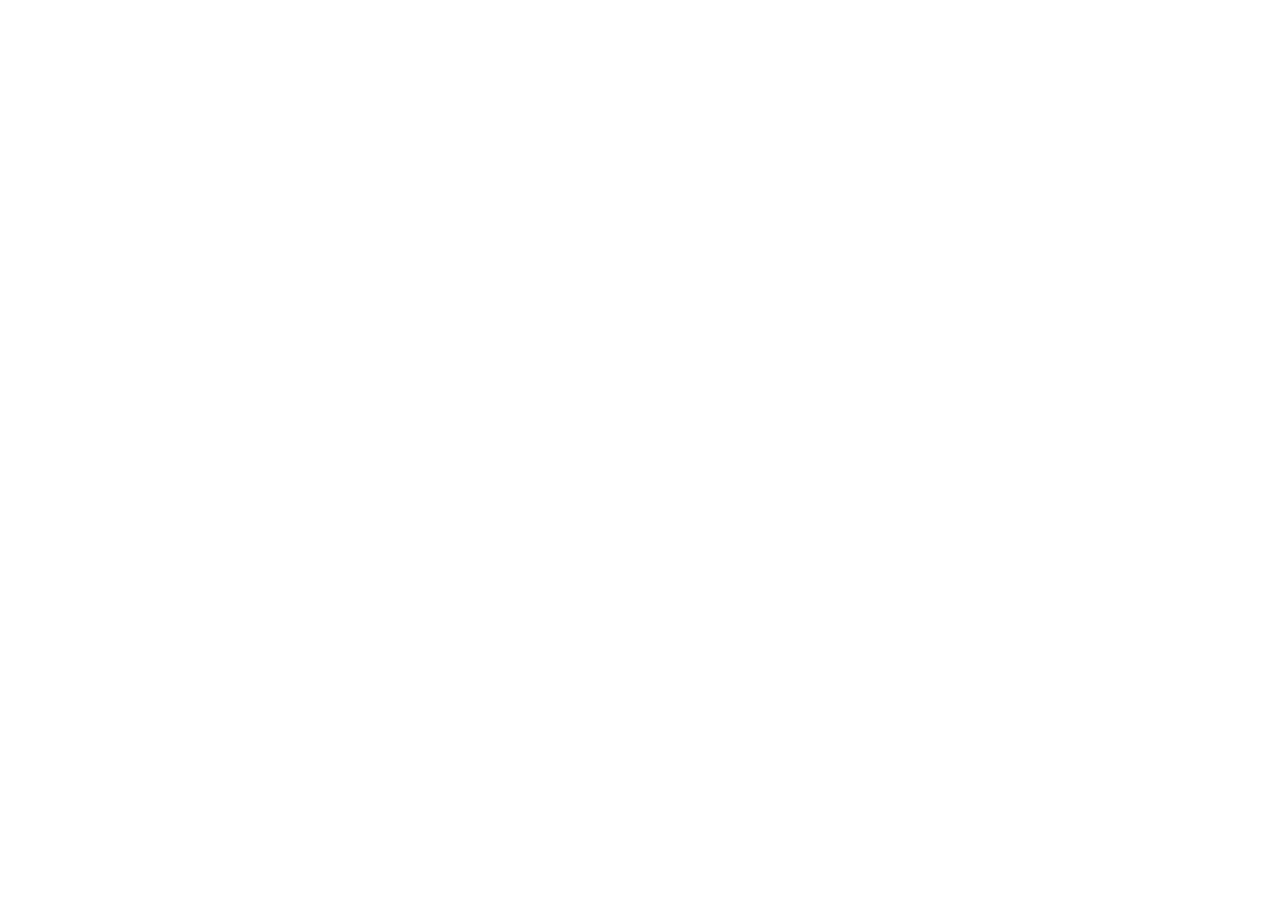
==== commit f40019ed: "Connect marketing homepage to multilingual app website" ====
--- a/en.html
+++ b/en.html
@@ -1,8 +1,8 @@
-<!doctype html><html lang="en" dir="ltr"><head><meta charset="utf-8"><meta name="viewport" content="width=device-width,initial-scale=1"><title>LarpGPT: AI photo prompts for creative image projects</title><meta name="description" content="A clearer starting point for your next image. Explore photo prompts, choose a scene and copy the text into the image generator you already use."><meta name="robots" content="index,follow,max-image-preview:large"><link rel="canonical" href="https://romeo-apps.gambinoromeo9.chatgpt.site/en/larpgpt/"><link rel="alternate" hreflang="en" href="https://romeo-apps.gambinoromeo9.chatgpt.site/en/larpgpt/"><link rel="alternate" hreflang="fr" href="https://romeo-apps.gambinoromeo9.chatgpt.site/fr/larpgpt/"><link rel="alternate" hreflang="es" href="https://romeo-apps.gambinoromeo9.chatgpt.site/es/larpgpt/"><link rel="alternate" hreflang="de" href="https://romeo-apps.gambinoromeo9.chatgpt.site/de/larpgpt/"><link rel="alternate" hreflang="it" href="https://romeo-apps.gambinoromeo9.chatgpt.site/it/larpgpt/"><link rel="alternate" hreflang="pt-BR" href="https://romeo-apps.gambinoromeo9.chatgpt.site/pt-BR/larpgpt/"><link rel="alternate" hreflang="nl" href="https://romeo-apps.gambinoromeo9.chatgpt.site/nl/larpgpt/"><link rel="alternate" hreflang="pl" href="https://romeo-apps.gambinoromeo9.chatgpt.site/pl/larpgpt/"><link rel="alternate" hreflang="ru" href="https://romeo-apps.gambinoromeo9.chatgpt.site/ru/larpgpt/"><link rel="alternate" hreflang="tr" href="https://romeo-apps.gambinoromeo9.chatgpt.site/tr/larpgpt/"><link rel="alternate" hreflang="ar" href="https://romeo-apps.gambinoromeo9.chatgpt.site/ar/larpgpt/"><link rel="alternate" hreflang="hi" href="https://romeo-apps.gambinoromeo9.chatgpt.site/hi/larpgpt/"><link rel="alternate" hreflang="ja" href="https://romeo-apps.gambinoromeo9.chatgpt.site/ja/larpgpt/"><link rel="alternate" hreflang="ko" href="https://romeo-apps.gambinoromeo9.chatgpt.site/ko/larpgpt/"><link rel="alternate" hreflang="zh-Hans" href="https://romeo-apps.gambinoromeo9.chatgpt.site/zh-Hans/larpgpt/"><link rel="alternate" hreflang="zh-Hant" href="https://romeo-apps.gambinoromeo9.chatgpt.site/zh-Hant/larpgpt/"><link rel="alternate" hreflang="x-default" href="https://romeo-apps.gambinoromeo9.chatgpt.site/en/larpgpt/"><meta property="og:type" content="website"><meta property="og:title" content="LarpGPT: AI photo prompts for creative image projects"><meta property="og:description" content="A clearer starting point for your next image. Explore photo prompts, choose a scene and copy the text into the image generator you already use."><meta property="og:url" content="https://romeo-apps.gambinoromeo9.chatgpt.site/en/larpgpt/"><meta property="og:site_name" content="LarpGPT"><meta name="theme-color" content="#ffd9cf"><link rel="icon" href="https://romeo-apps.gambinoromeo9.chatgpt.site/assets/larpgpt-icon.webp"><link rel="stylesheet" href="https://romeo-apps.gambinoromeo9.chatgpt.site/style-a21a9633a5.css"><script type="application/ld+json">{"@context":"https://schema.org","@type":"SoftwareApplication","name":"LarpGPT","operatingSystem":"iOS","applicationCategory":"DesignApplication","description":"A clearer starting point for your next image. Explore photo prompts, choose a scene and copy the text into the image generator you already use.","url":"https://romeo-apps.gambinoromeo9.chatgpt.site/en/larpgpt/","inLanguage":"en","author":{"@type":"Person","name":"Roméo Gambino"},"@id":"https://romeo-apps.gambinoromeo9.chatgpt.site/en/larpgpt/#app","image":"https://romeo-apps.gambinoromeo9.chatgpt.site/assets/larpgpt-icon.webp","featureList":["Choose a world","Think like a photographer","Copy. Adapt. Create."],"publisher":{"@id":"https://romeo-apps.gambinoromeo9.chatgpt.site/#publisher"}}</script><meta content="https://romeo-apps.gambinoromeo9.chatgpt.site/assets/larpgpt-art-v3-1774.webp" property="og:image"><meta content="1774" property="og:image:width"><meta content="887" property="og:image:height"><meta content="image/webp" property="og:image:type"><meta content="LarpGPT — Your next image starts here" property="og:image:alt"><meta content="en_US" property="og:locale"><meta content="summary_large_image" name="twitter:card"><meta content="https://romeo-apps.gambinoromeo9.chatgpt.site/assets/larpgpt-art-v3-1774.webp" name="twitter:image"><script type="application/ld+json">{"@context":"https://schema.org","@type":"BreadcrumbList","itemListElement":[{"@type":"ListItem","position":1,"name":"Apps","item":"https://romeo-apps.gambinoromeo9.chatgpt.site/en/"},{"@type":"ListItem","position":2,"name":"LarpGPT","item":"https://romeo-apps.gambinoromeo9.chatgpt.site/en/larpgpt/"}]}</script><script type="application/ld+json">{"@context":"https://schema.org","@type":"WebPage","@id":"https://romeo-apps.gambinoromeo9.chatgpt.site/en/larpgpt/#page","url":"https://romeo-apps.gambinoromeo9.chatgpt.site/en/larpgpt/","name":"LarpGPT: AI photo prompts for creative image projects","inLanguage":"en","isPartOf":{"@id":"https://romeo-apps.gambinoromeo9.chatgpt.site/#website"},"publisher":{"@id":"https://romeo-apps.gambinoromeo9.chatgpt.site/#publisher"},"about":{"@id":"https://romeo-apps.gambinoromeo9.chatgpt.site/en/larpgpt/#app"},"primaryImageOfPage":{"@type":"ImageObject","url":"https://romeo-apps.gambinoromeo9.chatgpt.site/assets/larpgpt-art-v3-1774.webp"}}</script></head><body class="theme-studio" style="--accent:#ffd9cf;--accent-ink:#481e24"><a class="skip" href="#main">A closer look</a><header class="header"><a class="brand" href="https://romeo-apps.gambinoromeo9.chatgpt.site/en/larpgpt/" aria-label="LarpGPT"><img src="https://romeo-apps.gambinoromeo9.chatgpt.site/assets/larpgpt-icon.webp" width="36" height="36" alt=""><span>LarpGPT</span></a><nav class="main-nav" aria-label="Apps"><a href="https://romeo-apps.gambinoromeo9.chatgpt.site/en/larpgpt/#features">A closer look</a><a href="https://romeo-apps.gambinoromeo9.chatgpt.site/en/larpgpt/#questions">Questions</a><a href="https://romeo-apps.gambinoromeo9.chatgpt.site/en/">All applications</a></nav><details class="languages"><summary>English <!-- @license lucide-static v1.41.0 - ISC -->
+<!doctype html><html lang="en" dir="ltr"><head><meta charset="utf-8"><meta name="viewport" content="width=device-width,initial-scale=1"><title>LarpGPT: AI photo prompts for creative image projects</title><meta name="description" content="A clearer starting point for your next image. Explore photo prompts, choose a scene and copy the text into the image generator you already use."><meta name="robots" content="index,follow,max-image-preview:large"><link rel="canonical" href="https://romeoapps.pages.dev/en/larpgpt/"><link rel="alternate" hreflang="en" href="https://romeoapps.pages.dev/en/larpgpt/"><link rel="alternate" hreflang="fr" href="https://romeoapps.pages.dev/fr/larpgpt/"><link rel="alternate" hreflang="es" href="https://romeoapps.pages.dev/es/larpgpt/"><link rel="alternate" hreflang="de" href="https://romeoapps.pages.dev/de/larpgpt/"><link rel="alternate" hreflang="it" href="https://romeoapps.pages.dev/it/larpgpt/"><link rel="alternate" hreflang="pt-BR" href="https://romeoapps.pages.dev/pt-BR/larpgpt/"><link rel="alternate" hreflang="nl" href="https://romeoapps.pages.dev/nl/larpgpt/"><link rel="alternate" hreflang="pl" href="https://romeoapps.pages.dev/pl/larpgpt/"><link rel="alternate" hreflang="ru" href="https://romeoapps.pages.dev/ru/larpgpt/"><link rel="alternate" hreflang="tr" href="https://romeoapps.pages.dev/tr/larpgpt/"><link rel="alternate" hreflang="ar" href="https://romeoapps.pages.dev/ar/larpgpt/"><link rel="alternate" hreflang="hi" href="https://romeoapps.pages.dev/hi/larpgpt/"><link rel="alternate" hreflang="ja" href="https://romeoapps.pages.dev/ja/larpgpt/"><link rel="alternate" hreflang="ko" href="https://romeoapps.pages.dev/ko/larpgpt/"><link rel="alternate" hreflang="zh-Hans" href="https://romeoapps.pages.dev/zh-Hans/larpgpt/"><link rel="alternate" hreflang="zh-Hant" href="https://romeoapps.pages.dev/zh-Hant/larpgpt/"><link rel="alternate" hreflang="x-default" href="https://romeoapps.pages.dev/en/larpgpt/"><meta property="og:type" content="website"><meta property="og:title" content="LarpGPT: AI photo prompts for creative image projects"><meta property="og:description" content="A clearer starting point for your next image. Explore photo prompts, choose a scene and copy the text into the image generator you already use."><meta property="og:url" content="https://romeoapps.pages.dev/en/larpgpt/"><meta property="og:site_name" content="LarpGPT"><meta name="theme-color" content="#ffd9cf"><link rel="icon" href="https://romeoapps.pages.dev/assets/larpgpt-icon.webp"><link rel="stylesheet" href="https://romeoapps.pages.dev/style-a21a9633a5.css"><script type="application/ld+json">{"@context":"https://schema.org","@type":"SoftwareApplication","name":"LarpGPT","operatingSystem":"iOS","applicationCategory":"DesignApplication","description":"A clearer starting point for your next image. Explore photo prompts, choose a scene and copy the text into the image generator you already use.","url":"https://romeoapps.pages.dev/en/larpgpt/","inLanguage":"en","author":{"@type":"Person","name":"Roméo Gambino"},"@id":"https://romeoapps.pages.dev/en/larpgpt/#app","image":"https://romeoapps.pages.dev/assets/larpgpt-icon.webp","featureList":["Choose a world","Think like a photographer","Copy. Adapt. Create."],"publisher":{"@id":"https://romeoapps.pages.dev/#publisher"}}</script><meta content="https://romeoapps.pages.dev/assets/larpgpt-art-v3-1774.webp" property="og:image"><meta content="1774" property="og:image:width"><meta content="887" property="og:image:height"><meta content="image/webp" property="og:image:type"><meta content="LarpGPT — Your next image starts here" property="og:image:alt"><meta content="en_US" property="og:locale"><meta content="summary_large_image" name="twitter:card"><meta content="https://romeoapps.pages.dev/assets/larpgpt-art-v3-1774.webp" name="twitter:image"><script type="application/ld+json">{"@context":"https://schema.org","@type":"BreadcrumbList","itemListElement":[{"@type":"ListItem","position":1,"name":"Apps","item":"https://romeoapps.pages.dev/en/"},{"@type":"ListItem","position":2,"name":"LarpGPT","item":"https://romeoapps.pages.dev/en/larpgpt/"}]}</script><script type="application/ld+json">{"@context":"https://schema.org","@type":"WebPage","@id":"https://romeoapps.pages.dev/en/larpgpt/#page","url":"https://romeoapps.pages.dev/en/larpgpt/","name":"LarpGPT: AI photo prompts for creative image projects","inLanguage":"en","isPartOf":{"@id":"https://romeoapps.pages.dev/#website"},"publisher":{"@id":"https://romeoapps.pages.dev/#publisher"},"about":{"@id":"https://romeoapps.pages.dev/en/larpgpt/#app"},"primaryImageOfPage":{"@type":"ImageObject","url":"https://romeoapps.pages.dev/assets/larpgpt-art-v3-1774.webp"}}</script><meta http-equiv="refresh" content="0;url=https://romeoapps.pages.dev/en/larpgpt/"></head><body class="theme-studio" style="--accent:#ffd9cf;--accent-ink:#481e24"><a class="skip" href="#main">A closer look</a><header class="header"><a class="brand" href="https://romeoapps.pages.dev/en/larpgpt/" aria-label="LarpGPT"><img src="https://romeoapps.pages.dev/assets/larpgpt-icon.webp" width="36" height="36" alt=""><span>LarpGPT</span></a><nav class="main-nav" aria-label="Apps"><a href="https://romeoapps.pages.dev/en/larpgpt/#features">A closer look</a><a href="https://romeoapps.pages.dev/en/larpgpt/#questions">Questions</a><a href="https://romeoapps.pages.dev/en/">All applications</a></nav><details class="languages"><summary>English <!-- @license lucide-static v1.41.0 - ISC -->
 <svg class="icon" aria-hidden="true" focusable="false" xmlns="http://www.w3.org/2000/svg" width="24" height="24" viewbox="0 0 24 24" fill="none" stroke="currentColor" stroke-width="2" stroke-linecap="round" stroke-linejoin="round">
   <path d="m6 9 6 6 6-6" />
 </svg>
-</summary><nav aria-label="Choose your language"><a lang="en" hreflang="en" href="https://romeo-apps.gambinoromeo9.chatgpt.site/en/larpgpt/" aria-current="page">English</a><a lang="fr" hreflang="fr" href="https://romeo-apps.gambinoromeo9.chatgpt.site/fr/larpgpt/">Français</a><a lang="es" hreflang="es" href="https://romeo-apps.gambinoromeo9.chatgpt.site/es/larpgpt/">Español</a><a lang="de" hreflang="de" href="https://romeo-apps.gambinoromeo9.chatgpt.site/de/larpgpt/">Deutsch</a><a lang="it" hreflang="it" href="https://romeo-apps.gambinoromeo9.chatgpt.site/it/larpgpt/">Italiano</a><a lang="pt-BR" hreflang="pt-BR" href="https://romeo-apps.gambinoromeo9.chatgpt.site/pt-BR/larpgpt/">Português (Brasil)</a><a lang="nl" hreflang="nl" href="https://romeo-apps.gambinoromeo9.chatgpt.site/nl/larpgpt/">Nederlands</a><a lang="pl" hreflang="pl" href="https://romeo-apps.gambinoromeo9.chatgpt.site/pl/larpgpt/">Polski</a><a lang="ru" hreflang="ru" href="https://romeo-apps.gambinoromeo9.chatgpt.site/ru/larpgpt/">Русский</a><a lang="tr" hreflang="tr" href="https://romeo-apps.gambinoromeo9.chatgpt.site/tr/larpgpt/">Türkçe</a><a lang="ar" hreflang="ar" href="https://romeo-apps.gambinoromeo9.chatgpt.site/ar/larpgpt/">العربية</a><a lang="hi" hreflang="hi" href="https://romeo-apps.gambinoromeo9.chatgpt.site/hi/larpgpt/">हिन्दी</a><a lang="ja" hreflang="ja" href="https://romeo-apps.gambinoromeo9.chatgpt.site/ja/larpgpt/">日本語</a><a lang="ko" hreflang="ko" href="https://romeo-apps.gambinoromeo9.chatgpt.site/ko/larpgpt/">한국어</a><a lang="zh-Hans" hreflang="zh-Hans" href="https://romeo-apps.gambinoromeo9.chatgpt.site/zh-Hans/larpgpt/">简体中文</a><a lang="zh-Hant" hreflang="zh-Hant" href="https://romeo-apps.gambinoromeo9.chatgpt.site/zh-Hant/larpgpt/">繁體中文</a></nav></details></header><main id="main"><nav aria-label="Breadcrumb" class="breadcrumbs"><a href="https://romeo-apps.gambinoromeo9.chatgpt.site/en/">Apps</a><span aria-hidden="true">/</span><span aria-current="page">LarpGPT</span></nav><section class="hero editorial-hero hero-v2 hero-v3"><img class="hero-scene" src="https://romeo-apps.gambinoromeo9.chatgpt.site/assets/larpgpt-art-v3-1774.webp" srcset="https://romeo-apps.gambinoromeo9.chatgpt.site/assets/larpgpt-art-v3-640.webp 640w, https://romeo-apps.gambinoromeo9.chatgpt.site/assets/larpgpt-art-v3-1024.webp 1024w, https://romeo-apps.gambinoromeo9.chatgpt.site/assets/larpgpt-art-v3-1600.webp 1600w, https://romeo-apps.gambinoromeo9.chatgpt.site/assets/larpgpt-art-v3-1774.webp 1774w" sizes="(max-width: 700px) 150vw, 100vw" width="1774" height="887" loading="eager" fetchpriority="high" decoding="async" alt="LarpGPT · Your next image starts here"><div class="hero-copy"><p class="eyebrow">Your next image starts here</p><h1>LarpGPT</h1><p class="hero-subtitle">AI photo prompts for creative image projects</p><div class="hero-actions"><p class="release">Coming to the App Store</p><a class="text-link" href="#features">A closer look <span aria-hidden="true">↓</span></a></div><p class="availability">Release pending · Availability may vary by country</p></div></section><div class="benefit-strip"><span><!-- @license lucide-static v1.41.0 - ISC -->
+</summary><nav aria-label="Choose your language"><a lang="en" hreflang="en" href="https://romeoapps.pages.dev/en/larpgpt/" aria-current="page">English</a><a lang="fr" hreflang="fr" href="https://romeoapps.pages.dev/fr/larpgpt/">Français</a><a lang="es" hreflang="es" href="https://romeoapps.pages.dev/es/larpgpt/">Español</a><a lang="de" hreflang="de" href="https://romeoapps.pages.dev/de/larpgpt/">Deutsch</a><a lang="it" hreflang="it" href="https://romeoapps.pages.dev/it/larpgpt/">Italiano</a><a lang="pt-BR" hreflang="pt-BR" href="https://romeoapps.pages.dev/pt-BR/larpgpt/">Português (Brasil)</a><a lang="nl" hreflang="nl" href="https://romeoapps.pages.dev/nl/larpgpt/">Nederlands</a><a lang="pl" hreflang="pl" href="https://romeoapps.pages.dev/pl/larpgpt/">Polski</a><a lang="ru" hreflang="ru" href="https://romeoapps.pages.dev/ru/larpgpt/">Русский</a><a lang="tr" hreflang="tr" href="https://romeoapps.pages.dev/tr/larpgpt/">Türkçe</a><a lang="ar" hreflang="ar" href="https://romeoapps.pages.dev/ar/larpgpt/">العربية</a><a lang="hi" hreflang="hi" href="https://romeoapps.pages.dev/hi/larpgpt/">हिन्दी</a><a lang="ja" hreflang="ja" href="https://romeoapps.pages.dev/ja/larpgpt/">日本語</a><a lang="ko" hreflang="ko" href="https://romeoapps.pages.dev/ko/larpgpt/">한국어</a><a lang="zh-Hans" hreflang="zh-Hans" href="https://romeoapps.pages.dev/zh-Hans/larpgpt/">简体中文</a><a lang="zh-Hant" hreflang="zh-Hant" href="https://romeoapps.pages.dev/zh-Hant/larpgpt/">繁體中文</a></nav></details></header><main id="main"><nav aria-label="Breadcrumb" class="breadcrumbs"><a href="https://romeoapps.pages.dev/en/">Apps</a><span aria-hidden="true">/</span><span aria-current="page">LarpGPT</span></nav><section class="hero editorial-hero hero-v2 hero-v3"><img class="hero-scene" src="https://romeoapps.pages.dev/assets/larpgpt-art-v3-1774.webp" srcset="https://romeoapps.pages.dev/assets/larpgpt-art-v3-640.webp 640w, https://romeoapps.pages.dev/assets/larpgpt-art-v3-1024.webp 1024w, https://romeoapps.pages.dev/assets/larpgpt-art-v3-1600.webp 1600w, https://romeoapps.pages.dev/assets/larpgpt-art-v3-1774.webp 1774w" sizes="(max-width: 700px) 150vw, 100vw" width="1774" height="887" loading="eager" fetchpriority="high" decoding="async" alt="LarpGPT · Your next image starts here"><div class="hero-copy"><p class="eyebrow">Your next image starts here</p><h1>LarpGPT</h1><p class="hero-subtitle">AI photo prompts for creative image projects</p><div class="hero-actions"><p class="release">Coming to the App Store</p><a class="text-link" href="#features">A closer look <span aria-hidden="true">↓</span></a></div><p class="availability">Release pending · Availability may vary by country</p></div></section><div class="benefit-strip"><span><!-- @license lucide-static v1.41.0 - ISC -->
 <svg class="icon" aria-hidden="true" focusable="false" xmlns="http://www.w3.org/2000/svg" width="24" height="24" viewbox="0 0 24 24" fill="none" stroke="currentColor" stroke-width="2" stroke-linecap="round" stroke-linejoin="round">
   <path d="M20 6 9 17l-5-5" />
 </svg>
@@ -42,12 +42,12 @@
   <path d="M12 5v14" />
   <path d="m19 12-7 7-7-7" />
 </svg>
-</a></div><figure><a href="https://romeo-apps.gambinoromeo9.chatgpt.site/assets/larpgpt-detail.webp"><img src="https://romeo-apps.gambinoromeo9.chatgpt.site/assets/larpgpt-detail.webp" width="630" height="1368" loading="lazy" alt="LarpGPT · A closer look"></a><figcaption>LarpGPT · EN</figcaption></figure></section><section class="section guides"><div class="section-heading"><p class="eyebrow">Guides</p><h2>Further reading</h2></div><a class="guide-row" href="https://romeo-apps.gambinoromeo9.chatgpt.site/en/larpgpt/write-ai-photo-prompts/"><div><h3>How to structure an AI photo prompt</h3><p>Give your image generator a clearer brief with a subject, setting, composition and lighting choice.</p></div><!-- @license lucide-static v1.41.0 - ISC -->
+</a></div><figure><a href="https://romeoapps.pages.dev/assets/larpgpt-detail.webp"><img src="https://romeoapps.pages.dev/assets/larpgpt-detail.webp" width="630" height="1368" loading="lazy" alt="LarpGPT · A closer look"></a><figcaption>LarpGPT · EN</figcaption></figure></section><section class="section guides"><div class="section-heading"><p class="eyebrow">Guides</p><h2>Further reading</h2></div><a class="guide-row" href="https://romeoapps.pages.dev/en/larpgpt/write-ai-photo-prompts/"><div><h3>How to structure an AI photo prompt</h3><p>Give your image generator a clearer brief with a subject, setting, composition and lighting choice.</p></div><!-- @license lucide-static v1.41.0 - ISC -->
 <svg class="icon" aria-hidden="true" focusable="false" xmlns="http://www.w3.org/2000/svg" width="24" height="24" viewbox="0 0 24 24" fill="none" stroke="currentColor" stroke-width="2" stroke-linecap="round" stroke-linejoin="round">
   <path d="M7 7h10v10" />
   <path d="M7 17 17 7" />
 </svg>
-</a><a class="guide-row" href="https://romeo-apps.gambinoromeo9.chatgpt.site/en/larpgpt/photo-prompt-examples/"><div><h3>Three photo prompt examples you can adapt</h3><p>Try original briefs for an architectural scene, a city moment and a simple object photograph.</p></div><!-- @license lucide-static v1.41.0 - ISC -->
+</a><a class="guide-row" href="https://romeoapps.pages.dev/en/larpgpt/photo-prompt-examples/"><div><h3>Three photo prompt examples you can adapt</h3><p>Try original briefs for an architectural scene, a city moment and a simple object photograph.</p></div><!-- @license lucide-static v1.41.0 - ISC -->
 <svg class="icon" aria-hidden="true" focusable="false" xmlns="http://www.w3.org/2000/svg" width="24" height="24" viewbox="0 0 24 24" fill="none" stroke="currentColor" stroke-width="2" stroke-linecap="round" stroke-linejoin="round">
   <path d="M7 7h10v10" />
   <path d="M7 17 17 7" />
@@ -77,4 +77,4 @@
   <path d="M5 12h14" />
   <path d="M12 5v14" />
 </svg>
-</summary><p>On iPhone, open Settings, tap your name, then Subscriptions. Select the app to review or cancel an active subscription. Deleting the app does not cancel a subscription.</p></details></div></section><section class="section support" id="support"><div><p class="eyebrow">Support</p><h2>Contact support</h2><p>Include the app name, your iPhone model, iOS version and a description of the issue. Never include passwords or payment details.</p></div><a class="text-link" href="mailto:Gambinoromeo9@gmail.com?subject=LarpGPT%20support">Gambinoromeo9@gmail.com <span aria-hidden="true">↗</span></a></section><section class="closing"><p class="eyebrow">Your next image starts here</p><h2>LarpGPT</h2><p class="release">Coming to the App Store</p><p>Release pending · Availability may vary by country</p></section></main><footer class="footer"><div class="footer-top"><a class="brand" href="https://romeo-apps.gambinoromeo9.chatgpt.site/en/">LarpGPT</a><p>By Roméo Gambino</p></div><nav aria-label="Support"><a href="https://romeo-apps.gambinoromeo9.chatgpt.site/en/larpgpt/#support">Support</a><a href="https://dualnbackapp.github.io/larpgpt/privacy.html">App privacy policy</a><a href="https://www.apple.com/legal/internet-services/itunes/dev/stdeula/">Terms of use</a><a href="https://romeo-apps.gambinoromeo9.chatgpt.site/en/website-privacy/">Website privacy</a><a href="https://romeo-apps.gambinoromeo9.chatgpt.site/en/">All applications</a></nav><p class="fine">© 2026 Roméo Gambino</p></footer></body></html>+</summary><p>On iPhone, open Settings, tap your name, then Subscriptions. Select the app to review or cancel an active subscription. Deleting the app does not cancel a subscription.</p></details></div></section><section class="section support" id="support"><div><p class="eyebrow">Support</p><h2>Contact support</h2><p>Include the app name, your iPhone model, iOS version and a description of the issue. Never include passwords or payment details.</p></div><a class="text-link" href="mailto:Gambinoromeo9@gmail.com?subject=LarpGPT%20support">Gambinoromeo9@gmail.com <span aria-hidden="true">↗</span></a></section><section class="closing"><p class="eyebrow">Your next image starts here</p><h2>LarpGPT</h2><p class="release">Coming to the App Store</p><p>Release pending · Availability may vary by country</p></section></main><footer class="footer"><div class="footer-top"><a class="brand" href="https://romeoapps.pages.dev/en/">LarpGPT</a><p>By Roméo Gambino</p></div><nav aria-label="Support"><a href="https://romeoapps.pages.dev/en/larpgpt/#support">Support</a><a href="https://dualnbackapp.github.io/larpgpt/privacy.html">App privacy policy</a><a href="https://www.apple.com/legal/internet-services/itunes/dev/stdeula/">Terms of use</a><a href="https://romeoapps.pages.dev/en/website-privacy/">Website privacy</a><a href="https://romeoapps.pages.dev/en/">All applications</a></nav><p class="fine">© 2026 Roméo Gambino</p></footer></body></html>
